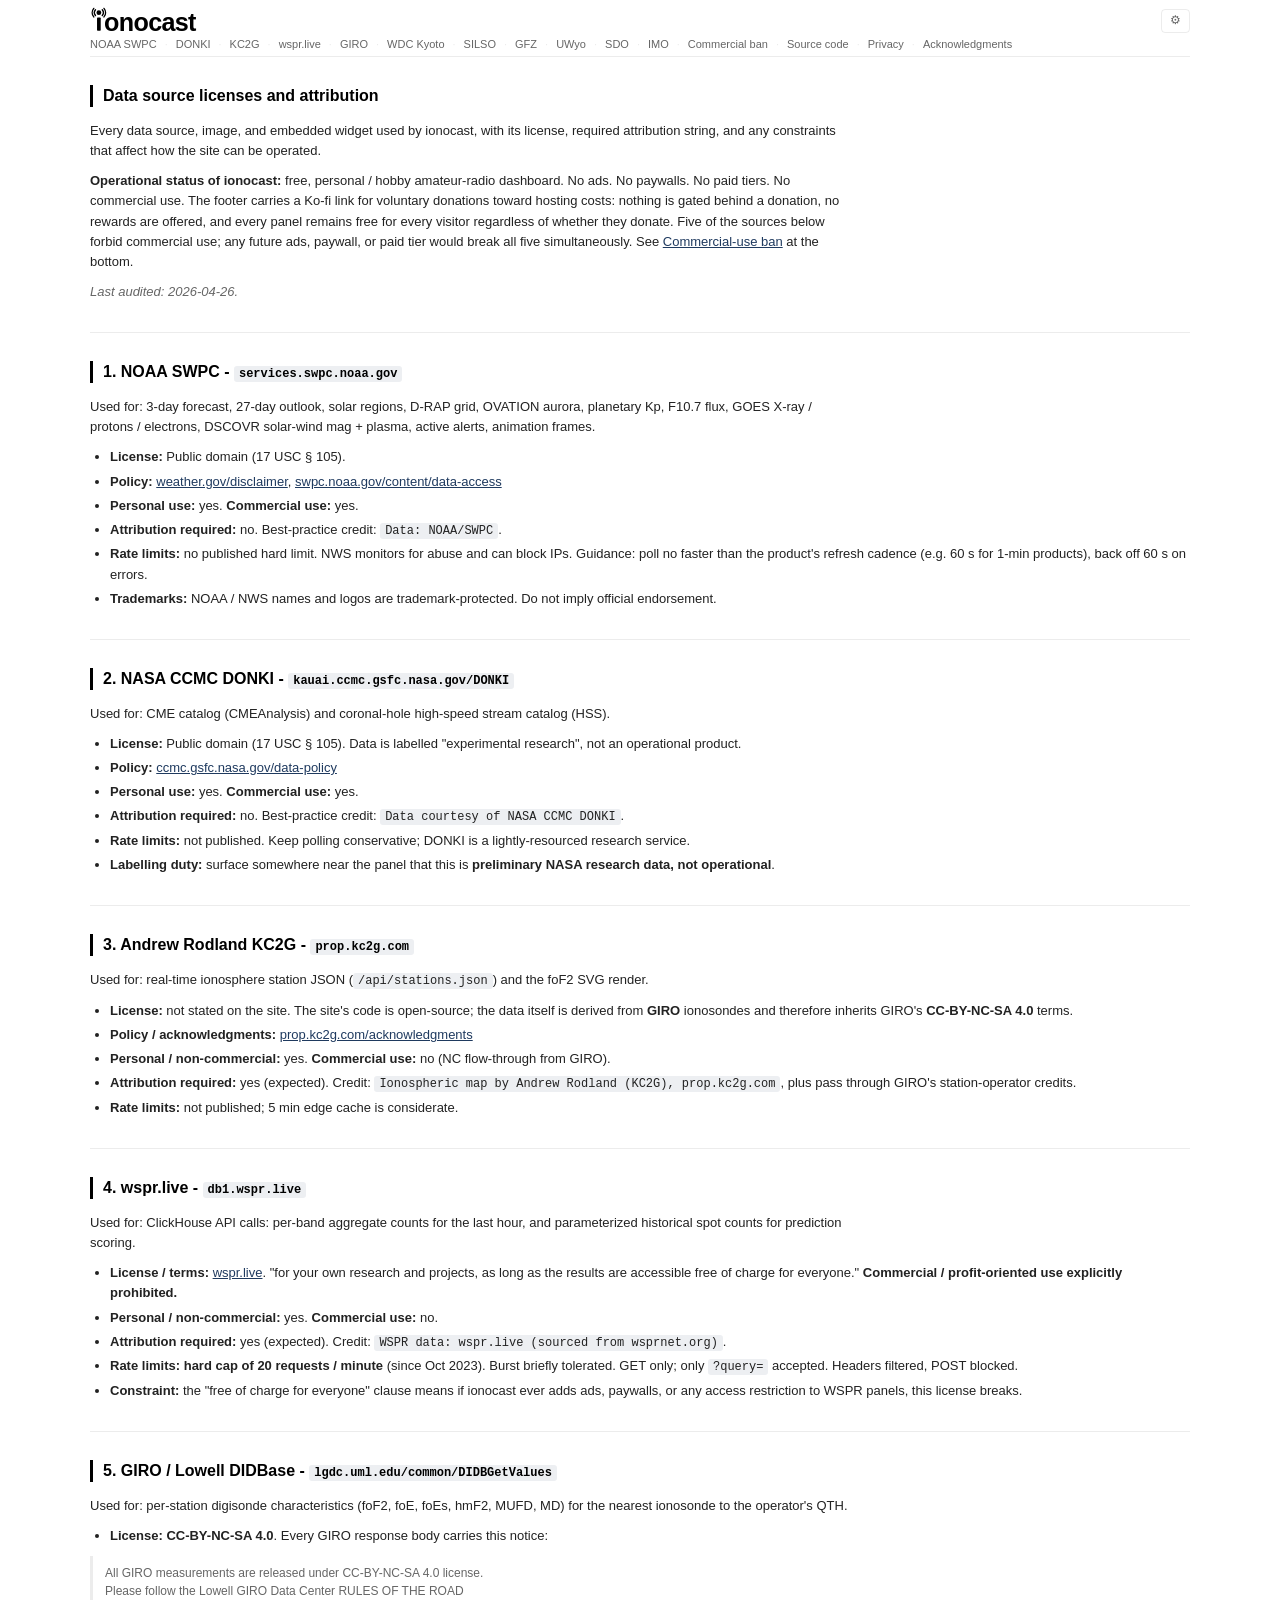
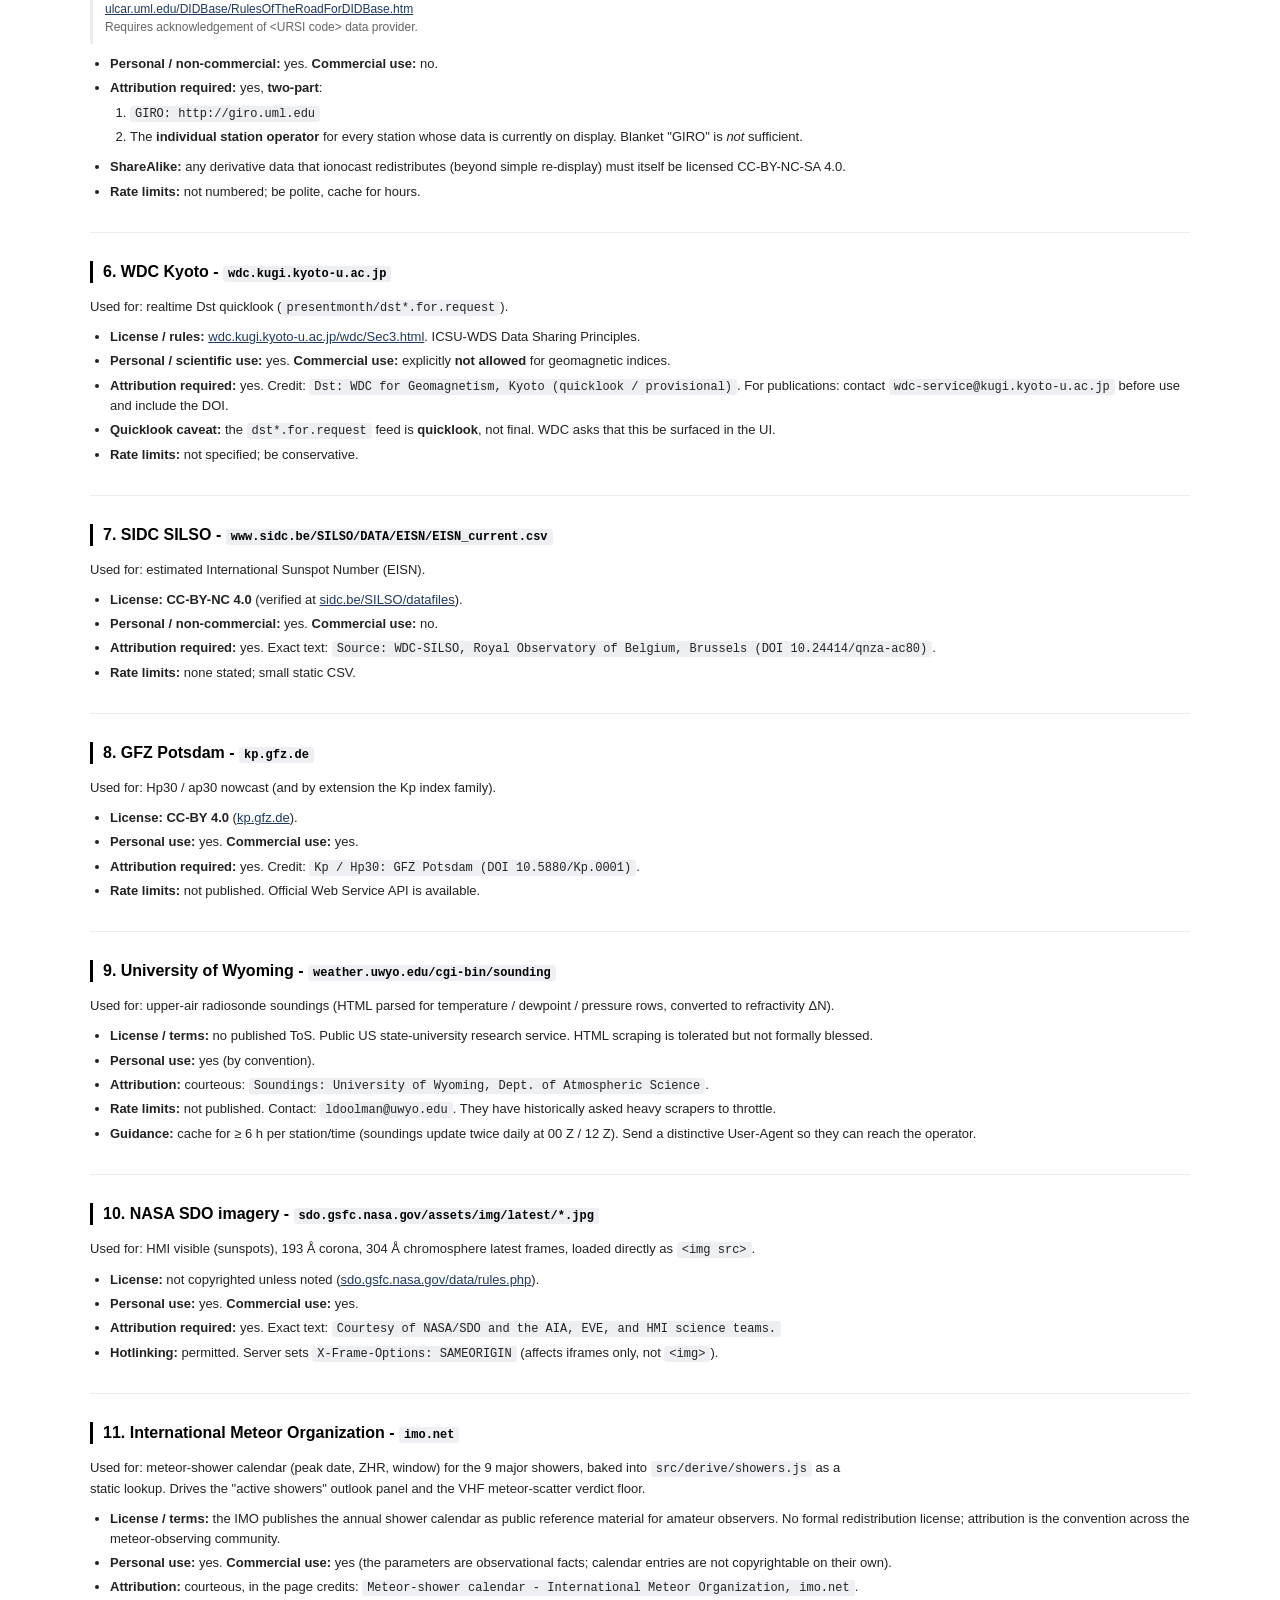
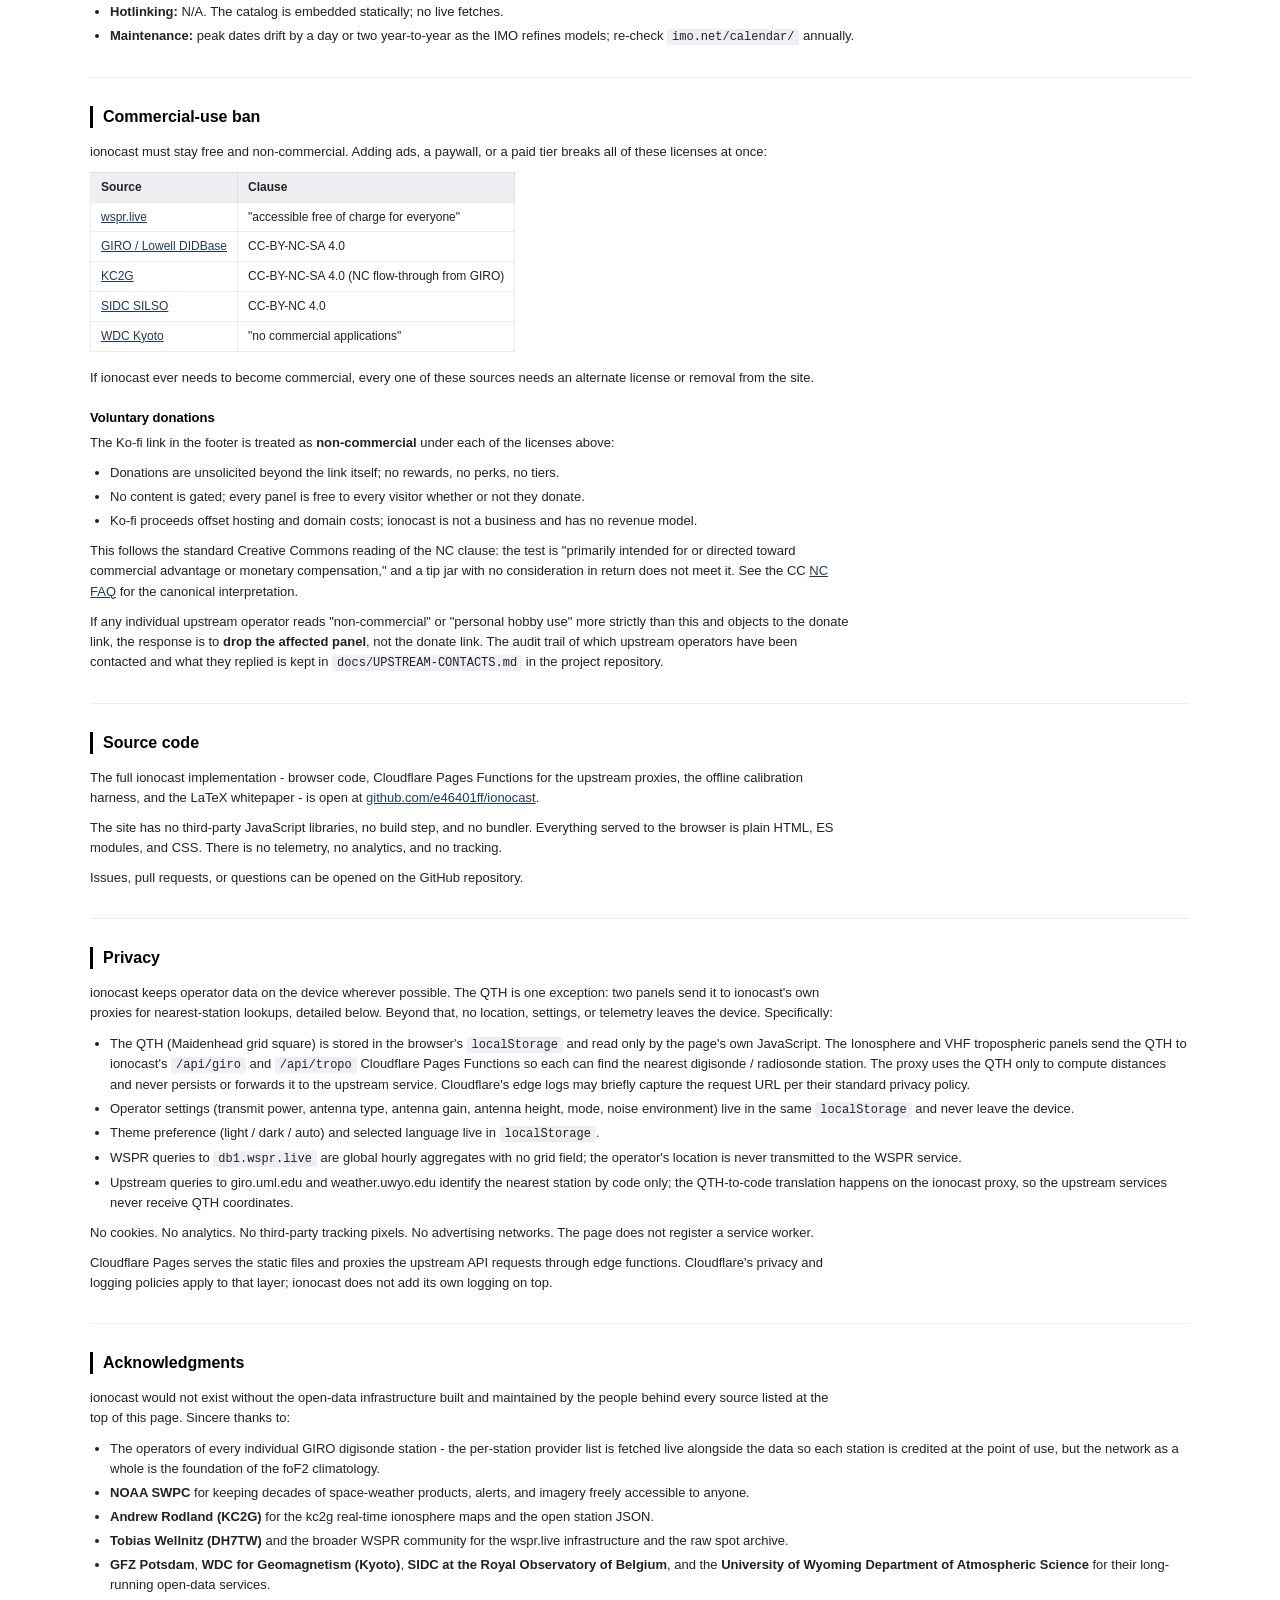
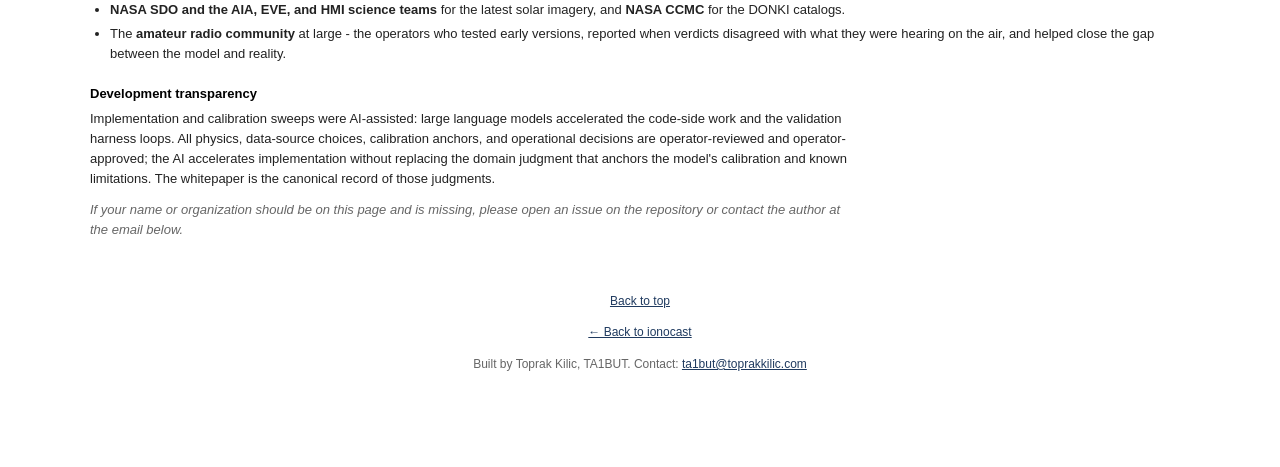
==== licenses.html @ e5b463f3 "v1.0.0 initial release" ====
<!doctype html>
<html lang="en">
<head>
<meta charset="utf-8">
<meta name="viewport" content="width=device-width, initial-scale=1">
<title>Licenses and attribution - ionocast</title>
<meta name="description" content="Open-source licenses, data-source attributions, and operator credits for ionocast: SWPC, GIRO, kc2g, WSPRnet, SIDC, Bureau of Meteorology, and others.">
<meta name="author" content="Toprak Kilic, TA1BUT">
<meta name="robots" content="index,follow">
<link rel="canonical" href="https://ionocast.org/licenses.html">
<meta name="theme-color" content="#ffffff" media="(prefers-color-scheme: light)">
<meta name="theme-color" content="#0e1116" media="(prefers-color-scheme: dark)">

<meta property="og:type" content="website">
<meta property="og:title" content="Licenses and attribution - ionocast">
<meta property="og:description" content="Open-source licenses, data-source attributions, and operator credits for ionocast.">
<meta property="og:url" content="https://ionocast.org/licenses.html">
<meta property="og:image" content="https://ionocast.org/assets/og-image.png">
<meta property="og:site_name" content="ionocast">

<link rel="icon" type="image/svg+xml" href="favicon.svg">
<link rel="icon" type="image/png" sizes="192x192" href="assets/icon-192.png">
<link rel="apple-touch-icon" sizes="180x180" href="assets/apple-touch-icon.png">
<link rel="stylesheet" href="style.css">
<link rel="stylesheet" href="licenses.css">
</head>
<body class="licenses-page">

<div id="top"></div>
<header>
  <div class="header-row">
    <h1><a href="/"><img src="assets/logo.svg" alt="ionocast" class="logo"></a></h1>
    <div class="controls">
      <button id="settings-toggle" type="button" aria-label="Settings" aria-expanded="false" title="Language">&#9881;</button>
    </div>
  </div>
  <div class="sub" data-i18n="Licenses and attribution">Licenses and attribution</div>
  <div id="utc-clock" class="utc-clock"></div>
  <nav id="toc" class="toc" aria-label="Page sections">
    <a href="#noaa-swpc">NOAA SWPC</a>
    <a href="#donki">DONKI</a>
    <a href="#kc2g">KC2G</a>
    <a href="#wspr-live">wspr.live</a>
    <a href="#giro">GIRO</a>
    <a href="#wdc-kyoto">WDC Kyoto</a>
    <a href="#silso">SILSO</a>
    <a href="#gfz">GFZ</a>
    <a href="#uwyo">UWyo</a>
    <a href="#sdo">SDO</a>
    <a href="#imo">IMO</a>
    <a href="#commercial-ban" data-i18n="Commercial ban">Commercial ban</a>
    <a href="#source-code" data-i18n="Source code">Source code</a>
    <a href="#privacy" data-i18n="Privacy">Privacy</a>
    <a href="#acknowledgments" data-i18n="Acknowledgments">Acknowledgments</a>
  </nav>
</header>

<main>

<section>
  <h2 data-i18n="Data source licenses and attribution">Data source licenses and attribution</h2>
  <p data-i18n="Every data source, image, and embedded widget used by ionocast, with its license, required attribution string, and any constraints that affect how the site can be operated.">Every data source, image, and embedded widget used by ionocast, with its license, required attribution string, and any constraints that affect how the site can be operated.</p>
  <p data-i18n-html="&lt;strong&gt;Operational status of ionocast:&lt;/strong&gt; free, personal / hobby amateur-radio dashboard. No ads. No paywalls. No paid tiers. No commercial use. The footer carries a Ko-fi link for voluntary donations toward hosting costs: nothing is gated behind a donation, no rewards are offered, and every panel remains free for every visitor regardless of whether they donate. Five of the sources below forbid commercial use; any future ads, paywall, or paid tier would break all five simultaneously. See &lt;a href=&quot;#commercial-ban&quot;&gt;Commercial-use ban&lt;/a&gt; at the bottom."><strong>Operational status of ionocast:</strong> free, personal / hobby amateur-radio dashboard. No ads. No paywalls. No paid tiers. No commercial use. The footer carries a Ko-fi link for voluntary donations toward hosting costs: nothing is gated behind a donation, no rewards are offered, and every panel remains free for every visitor regardless of whether they donate. Five of the sources below forbid commercial use; any future ads, paywall, or paid tier would break all five simultaneously. See <a href="#commercial-ban">Commercial-use ban</a> at the bottom.</p>
  <p class="licenses-meta" data-i18n="Last audited: 2026-04-26.">Last audited: 2026-04-26.</p>
</section>


<section id="noaa-swpc">
  <h2 data-i18n-html="1. NOAA SWPC - &lt;code&gt;services.swpc.noaa.gov&lt;/code&gt;">1. NOAA SWPC - <code>services.swpc.noaa.gov</code></h2>
  <p data-i18n="Used for: 3-day forecast, 27-day outlook, solar regions, D-RAP grid, OVATION aurora, planetary Kp, F10.7 flux, GOES X-ray / protons / electrons, DSCOVR solar-wind mag + plasma, active alerts, animation frames.">Used for: 3-day forecast, 27-day outlook, solar regions, D-RAP grid, OVATION aurora, planetary Kp, F10.7 flux, GOES X-ray / protons / electrons, DSCOVR solar-wind mag + plasma, active alerts, animation frames.</p>
  <ul>
    <li data-i18n-html="&lt;strong&gt;License:&lt;/strong&gt; Public domain (17 USC &amp;sect; 105)."><strong>License:</strong> Public domain (17 USC &sect; 105).</li>
    <li data-i18n-html="&lt;strong&gt;Policy:&lt;/strong&gt; &lt;a href=&quot;https://www.weather.gov/disclaimer&quot; target=&quot;_blank&quot; rel=&quot;noopener&quot;&gt;weather.gov/disclaimer&lt;/a&gt;, &lt;a href=&quot;https://www.swpc.noaa.gov/content/data-access&quot; target=&quot;_blank&quot; rel=&quot;noopener&quot;&gt;swpc.noaa.gov/content/data-access&lt;/a&gt;"><strong>Policy:</strong> <a href="https://www.weather.gov/disclaimer" target="_blank" rel="noopener">weather.gov/disclaimer</a>, <a href="https://www.swpc.noaa.gov/content/data-access" target="_blank" rel="noopener">swpc.noaa.gov/content/data-access</a></li>
    <li data-i18n-html="&lt;strong&gt;Personal use:&lt;/strong&gt; yes. &lt;strong&gt;Commercial use:&lt;/strong&gt; yes."><strong>Personal use:</strong> yes. <strong>Commercial use:</strong> yes.</li>
    <li data-i18n-html="&lt;strong&gt;Attribution required:&lt;/strong&gt; no. Best-practice credit: &lt;code&gt;Data: NOAA/SWPC&lt;/code&gt;."><strong>Attribution required:</strong> no. Best-practice credit: <code>Data: NOAA/SWPC</code>.</li>
    <li data-i18n-html="&lt;strong&gt;Rate limits:&lt;/strong&gt; no published hard limit. NWS monitors for abuse and can block IPs. Guidance: poll no faster than the product's refresh cadence (e.g. 60 s for 1-min products), back off 60 s on errors."><strong>Rate limits:</strong> no published hard limit. NWS monitors for abuse and can block IPs. Guidance: poll no faster than the product's refresh cadence (e.g. 60 s for 1-min products), back off 60 s on errors.</li>
    <li data-i18n-html="&lt;strong&gt;Trademarks:&lt;/strong&gt; NOAA / NWS names and logos are trademark-protected. Do not imply official endorsement."><strong>Trademarks:</strong> NOAA / NWS names and logos are trademark-protected. Do not imply official endorsement.</li>
  </ul>
</section>

<section id="donki">
  <h2>2. NASA CCMC DONKI - <code>kauai.ccmc.gsfc.nasa.gov/DONKI</code></h2>
  <p data-i18n="Used for: CME catalog (CMEAnalysis) and coronal-hole high-speed stream catalog (HSS).">Used for: CME catalog (CMEAnalysis) and coronal-hole high-speed stream catalog (HSS).</p>
  <ul>
    <li data-i18n-html='<strong>License:</strong> Public domain (17 USC § 105). Data is labelled "experimental research", not an operational product.'><strong>License:</strong> Public domain (17 USC &sect; 105). Data is labelled "experimental research", not an operational product.</li>
    <li data-i18n-html='<strong>Policy:</strong> <a href="https://ccmc.gsfc.nasa.gov/data-policy/" target="_blank" rel="noopener">ccmc.gsfc.nasa.gov/data-policy</a>'><strong>Policy:</strong> <a href="https://ccmc.gsfc.nasa.gov/data-policy/" target="_blank" rel="noopener">ccmc.gsfc.nasa.gov/data-policy</a></li>
    <li data-i18n-html="<strong>Personal use:</strong> yes. <strong>Commercial use:</strong> yes."><strong>Personal use:</strong> yes. <strong>Commercial use:</strong> yes.</li>
    <li data-i18n-html='<strong>Attribution required:</strong> no. Best-practice credit: <code>Data courtesy of NASA CCMC DONKI</code>.'><strong>Attribution required:</strong> no. Best-practice credit: <code>Data courtesy of NASA CCMC DONKI</code>.</li>
    <li data-i18n-html="<strong>Rate limits:</strong> not published. Keep polling conservative; DONKI is a lightly-resourced research service."><strong>Rate limits:</strong> not published. Keep polling conservative; DONKI is a lightly-resourced research service.</li>
    <li data-i18n-html="<strong>Labelling duty:</strong> surface somewhere near the panel that this is <strong>preliminary NASA research data, not operational</strong>."><strong>Labelling duty:</strong> surface somewhere near the panel that this is <strong>preliminary NASA research data, not operational</strong>.</li>
  </ul>
</section>

<section id="kc2g">
  <h2>3. Andrew Rodland KC2G - <code>prop.kc2g.com</code></h2>
  <p data-i18n-html='Used for: real-time ionosphere station JSON (<code>/api/stations.json</code>) and the foF2 SVG render.'>Used for: real-time ionosphere station JSON (<code>/api/stations.json</code>) and the foF2 SVG render.</p>
  <ul>
    <li data-i18n-html="<strong>License:</strong> not stated on the site. The site's code is open-source; the data itself is derived from <strong>GIRO</strong> ionosondes and therefore inherits GIRO's <strong>CC-BY-NC-SA 4.0</strong> terms."><strong>License:</strong> not stated on the site. The site's code is open-source; the data itself is derived from <strong>GIRO</strong> ionosondes and therefore inherits GIRO's <strong>CC-BY-NC-SA 4.0</strong> terms.</li>
    <li data-i18n-html='<strong>Policy / acknowledgments:</strong> <a href="https://prop.kc2g.com/acknowledgments/" target="_blank" rel="noopener">prop.kc2g.com/acknowledgments</a>'><strong>Policy / acknowledgments:</strong> <a href="https://prop.kc2g.com/acknowledgments/" target="_blank" rel="noopener">prop.kc2g.com/acknowledgments</a></li>
    <li data-i18n-html="<strong>Personal / non-commercial:</strong> yes. <strong>Commercial use:</strong> no (NC flow-through from GIRO)."><strong>Personal / non-commercial:</strong> yes. <strong>Commercial use:</strong> no (NC flow-through from GIRO).</li>
    <li data-i18n-html='<strong>Attribution required:</strong> yes (expected). Credit: <code>Ionospheric map by Andrew Rodland (KC2G), prop.kc2g.com</code>, plus pass through GIRO&#39;s station-operator credits.'><strong>Attribution required:</strong> yes (expected). Credit: <code>Ionospheric map by Andrew Rodland (KC2G), prop.kc2g.com</code>, plus pass through GIRO's station-operator credits.</li>
    <li data-i18n-html="<strong>Rate limits:</strong> not published; 5 min edge cache is considerate."><strong>Rate limits:</strong> not published; 5 min edge cache is considerate.</li>
  </ul>
</section>

<section id="wspr-live">
  <h2>4. wspr.live - <code>db1.wspr.live</code></h2>
  <p data-i18n="Used for: ClickHouse API calls: per-band aggregate counts for the last hour, and parameterized historical spot counts for prediction scoring.">Used for: ClickHouse API calls: per-band aggregate counts for the last hour, and parameterized historical spot counts for prediction scoring.</p>
  <ul>
    <li data-i18n-html='<strong>License / terms:</strong> <a href="https://wspr.live/" target="_blank" rel="noopener">wspr.live</a>. "for your own research and projects, as long as the results are accessible free of charge for everyone." <strong>Commercial / profit-oriented use explicitly prohibited.</strong>'><strong>License / terms:</strong> <a href="https://wspr.live/" target="_blank" rel="noopener">wspr.live</a>. "for your own research and projects, as long as the results are accessible free of charge for everyone." <strong>Commercial / profit-oriented use explicitly prohibited.</strong></li>
    <li data-i18n-html="<strong>Personal / non-commercial:</strong> yes. <strong>Commercial use:</strong> no."><strong>Personal / non-commercial:</strong> yes. <strong>Commercial use:</strong> no.</li>
    <li data-i18n-html='<strong>Attribution required:</strong> yes (expected). Credit: <code>WSPR data: wspr.live (sourced from wsprnet.org)</code>.'><strong>Attribution required:</strong> yes (expected). Credit: <code>WSPR data: wspr.live (sourced from wsprnet.org)</code>.</li>
    <li data-i18n-html='<strong>Rate limits:</strong> <strong>hard cap of 20 requests / minute</strong> (since Oct 2023). Burst briefly tolerated. GET only; only <code>?query=</code> accepted. Headers filtered, POST blocked.'><strong>Rate limits:</strong> <strong>hard cap of 20 requests / minute</strong> (since Oct 2023). Burst briefly tolerated. GET only; only <code>?query=</code> accepted. Headers filtered, POST blocked.</li>
    <li data-i18n-html='<strong>Constraint:</strong> the "free of charge for everyone" clause means if ionocast ever adds ads, paywalls, or any access restriction to WSPR panels, this license breaks.'><strong>Constraint:</strong> the "free of charge for everyone" clause means if ionocast ever adds ads, paywalls, or any access restriction to WSPR panels, this license breaks.</li>
  </ul>
</section>

<section id="giro">
  <h2>5. GIRO / Lowell DIDBase - <code>lgdc.uml.edu/common/DIDBGetValues</code></h2>
  <p data-i18n="Used for: per-station digisonde characteristics (foF2, foE, foEs, hmF2, MUFD, MD) for the nearest ionosonde to the operator's QTH.">Used for: per-station digisonde characteristics (foF2, foE, foEs, hmF2, MUFD, MD) for the nearest ionosonde to the operator's QTH.</p>
  <ul>
    <li data-i18n-html="<strong>License:</strong> <strong>CC-BY-NC-SA 4.0</strong>. Every GIRO response body carries this notice:"><strong>License:</strong> <strong>CC-BY-NC-SA 4.0</strong>. Every GIRO response body carries this notice:</li>
  </ul>
  <blockquote>
    All GIRO measurements are released under CC-BY-NC-SA 4.0 license.<br>
    Please follow the Lowell GIRO Data Center RULES OF THE ROAD<br>
    <a href="https://ulcar.uml.edu/DIDBase/RulesOfTheRoadForDIDBase.htm" target="_blank" rel="noopener">ulcar.uml.edu/DIDBase/RulesOfTheRoadForDIDBase.htm</a><br>
    Requires acknowledgement of &lt;URSI code&gt; data provider.
  </blockquote>
  <ul>
    <li data-i18n-html="<strong>Personal / non-commercial:</strong> yes. <strong>Commercial use:</strong> no."><strong>Personal / non-commercial:</strong> yes. <strong>Commercial use:</strong> no.</li>
    <li data-i18n-html='<strong>Attribution required:</strong> yes, <strong>two-part</strong>:
      <ol>
        <li><code>GIRO: http://giro.uml.edu</code></li>
        <li>The <strong>individual station operator</strong> for every station whose data is currently on display. Blanket "GIRO" is <em>not</em> sufficient.</li>
      </ol>'><strong>Attribution required:</strong> yes, <strong>two-part</strong>:
      <ol>
        <li><code>GIRO: http://giro.uml.edu</code></li>
        <li>The <strong>individual station operator</strong> for every station whose data is currently on display. Blanket "GIRO" is <em>not</em> sufficient.</li>
      </ol>
    </li>
    <li data-i18n-html="<strong>ShareAlike:</strong> any derivative data that ionocast redistributes (beyond simple re-display) must itself be licensed CC-BY-NC-SA 4.0."><strong>ShareAlike:</strong> any derivative data that ionocast redistributes (beyond simple re-display) must itself be licensed CC-BY-NC-SA 4.0.</li>
    <li data-i18n-html="<strong>Rate limits:</strong> not numbered; be polite, cache for hours."><strong>Rate limits:</strong> not numbered; be polite, cache for hours.</li>
  </ul>
</section>

<section id="wdc-kyoto">
  <h2>6. WDC Kyoto - <code>wdc.kugi.kyoto-u.ac.jp</code></h2>
  <p data-i18n-html='Used for: realtime Dst quicklook (<code>presentmonth/dst*.for.request</code>).'>Used for: realtime Dst quicklook (<code>presentmonth/dst*.for.request</code>).</p>
  <ul>
    <li data-i18n-html='<strong>License / rules:</strong> <a href="https://wdc.kugi.kyoto-u.ac.jp/wdc/Sec3.html" target="_blank" rel="noopener">wdc.kugi.kyoto-u.ac.jp/wdc/Sec3.html</a>. ICSU-WDS Data Sharing Principles.'><strong>License / rules:</strong> <a href="https://wdc.kugi.kyoto-u.ac.jp/wdc/Sec3.html" target="_blank" rel="noopener">wdc.kugi.kyoto-u.ac.jp/wdc/Sec3.html</a>. ICSU-WDS Data Sharing Principles.</li>
    <li data-i18n-html="<strong>Personal / scientific use:</strong> yes. <strong>Commercial use:</strong> explicitly <strong>not allowed</strong> for geomagnetic indices."><strong>Personal / scientific use:</strong> yes. <strong>Commercial use:</strong> explicitly <strong>not allowed</strong> for geomagnetic indices.</li>
    <li data-i18n-html='<strong>Attribution required:</strong> yes. Credit: <code>Dst: WDC for Geomagnetism, Kyoto (quicklook / provisional)</code>. For publications: contact <code>wdc-service@kugi.kyoto-u.ac.jp</code> before use and include the DOI.'><strong>Attribution required:</strong> yes. Credit: <code>Dst: WDC for Geomagnetism, Kyoto (quicklook / provisional)</code>. For publications: contact <code>wdc-service@kugi.kyoto-u.ac.jp</code> before use and include the DOI.</li>
    <li data-i18n-html='<strong>Quicklook caveat:</strong> the <code>dst*.for.request</code> feed is <strong>quicklook</strong>, not final. WDC asks that this be surfaced in the UI.'><strong>Quicklook caveat:</strong> the <code>dst*.for.request</code> feed is <strong>quicklook</strong>, not final. WDC asks that this be surfaced in the UI.</li>
    <li data-i18n-html="<strong>Rate limits:</strong> not specified; be conservative."><strong>Rate limits:</strong> not specified; be conservative.</li>
  </ul>
</section>

<section id="silso">
  <h2>7. SIDC SILSO - <code>www.sidc.be/SILSO/DATA/EISN/EISN_current.csv</code></h2>
  <p data-i18n="Used for: estimated International Sunspot Number (EISN).">Used for: estimated International Sunspot Number (EISN).</p>
  <ul>
    <li data-i18n-html='<strong>License:</strong> <strong>CC-BY-NC 4.0</strong> (verified at <a href="https://www.sidc.be/SILSO/datafiles" target="_blank" rel="noopener">sidc.be/SILSO/datafiles</a>).'><strong>License:</strong> <strong>CC-BY-NC 4.0</strong> (verified at <a href="https://www.sidc.be/SILSO/datafiles" target="_blank" rel="noopener">sidc.be/SILSO/datafiles</a>).</li>
    <li data-i18n-html="<strong>Personal / non-commercial:</strong> yes. <strong>Commercial use:</strong> no."><strong>Personal / non-commercial:</strong> yes. <strong>Commercial use:</strong> no.</li>
    <li data-i18n-html='<strong>Attribution required:</strong> yes. Exact text: <code>Source: WDC-SILSO, Royal Observatory of Belgium, Brussels (DOI 10.24414/qnza-ac80)</code>.'><strong>Attribution required:</strong> yes. Exact text: <code>Source: WDC-SILSO, Royal Observatory of Belgium, Brussels (DOI 10.24414/qnza-ac80)</code>.</li>
    <li data-i18n-html="<strong>Rate limits:</strong> none stated; small static CSV."><strong>Rate limits:</strong> none stated; small static CSV.</li>
  </ul>
</section>

<section id="gfz">
  <h2>8. GFZ Potsdam - <code>kp.gfz.de</code></h2>
  <p data-i18n="Used for: Hp30 / ap30 nowcast (and by extension the Kp index family).">Used for: Hp30 / ap30 nowcast (and by extension the Kp index family).</p>
  <ul>
    <li data-i18n-html='<strong>License:</strong> <strong>CC-BY 4.0</strong> (<a href="https://kp.gfz.de/" target="_blank" rel="noopener">kp.gfz.de</a>).'><strong>License:</strong> <strong>CC-BY 4.0</strong> (<a href="https://kp.gfz.de/" target="_blank" rel="noopener">kp.gfz.de</a>).</li>
    <li data-i18n-html="<strong>Personal use:</strong> yes. <strong>Commercial use:</strong> yes."><strong>Personal use:</strong> yes. <strong>Commercial use:</strong> yes.</li>
    <li data-i18n-html='<strong>Attribution required:</strong> yes. Credit: <code>Kp / Hp30: GFZ Potsdam (DOI 10.5880/Kp.0001)</code>.'><strong>Attribution required:</strong> yes. Credit: <code>Kp / Hp30: GFZ Potsdam (DOI 10.5880/Kp.0001)</code>.</li>
    <li data-i18n-html="<strong>Rate limits:</strong> not published. Official Web Service API is available."><strong>Rate limits:</strong> not published. Official Web Service API is available.</li>
  </ul>
</section>

<section id="uwyo">
  <h2>9. University of Wyoming - <code>weather.uwyo.edu/cgi-bin/sounding</code></h2>
  <p data-i18n="Used for: upper-air radiosonde soundings (HTML parsed for temperature / dewpoint / pressure rows, converted to refractivity ΔN).">Used for: upper-air radiosonde soundings (HTML parsed for temperature / dewpoint / pressure rows, converted to refractivity &Delta;N).</p>
  <ul>
    <li data-i18n-html="<strong>License / terms:</strong> no published ToS. Public US state-university research service. HTML scraping is tolerated but not formally blessed."><strong>License / terms:</strong> no published ToS. Public US state-university research service. HTML scraping is tolerated but not formally blessed.</li>
    <li data-i18n-html="<strong>Personal use:</strong> yes (by convention)."><strong>Personal use:</strong> yes (by convention).</li>
    <li data-i18n-html='<strong>Attribution:</strong> courteous: <code>Soundings: University of Wyoming, Dept. of Atmospheric Science</code>.'><strong>Attribution:</strong> courteous: <code>Soundings: University of Wyoming, Dept. of Atmospheric Science</code>.</li>
    <li data-i18n-html='<strong>Rate limits:</strong> not published. Contact: <code>ldoolman@uwyo.edu</code>. They have historically asked heavy scrapers to throttle.'><strong>Rate limits:</strong> not published. Contact: <code>ldoolman@uwyo.edu</code>. They have historically asked heavy scrapers to throttle.</li>
    <li data-i18n-html='<strong>Guidance:</strong> cache for ≥ 6 h per station/time (soundings update twice daily at 00 Z / 12 Z). Send a distinctive User-Agent so they can reach the operator.'><strong>Guidance:</strong> cache for &ge; 6 h per station/time (soundings update twice daily at 00 Z / 12 Z). Send a distinctive User-Agent so they can reach the operator.</li>
  </ul>
</section>

<section id="sdo">
  <h2>10. NASA SDO imagery - <code>sdo.gsfc.nasa.gov/assets/img/latest/*.jpg</code></h2>
  <p data-i18n-html='Used for: HMI visible (sunspots), 193 Å corona, 304 Å chromosphere latest frames, loaded directly as <code>&lt;img src&gt;</code>.'>Used for: HMI visible (sunspots), 193 &Aring; corona, 304 &Aring; chromosphere latest frames, loaded directly as <code>&lt;img src&gt;</code>.</p>
  <ul>
    <li data-i18n-html='<strong>License:</strong> not copyrighted unless noted (<a href="https://sdo.gsfc.nasa.gov/data/rules.php" target="_blank" rel="noopener">sdo.gsfc.nasa.gov/data/rules.php</a>).'><strong>License:</strong> not copyrighted unless noted (<a href="https://sdo.gsfc.nasa.gov/data/rules.php" target="_blank" rel="noopener">sdo.gsfc.nasa.gov/data/rules.php</a>).</li>
    <li data-i18n-html="<strong>Personal use:</strong> yes. <strong>Commercial use:</strong> yes."><strong>Personal use:</strong> yes. <strong>Commercial use:</strong> yes.</li>
    <li data-i18n-html='<strong>Attribution required:</strong> yes. Exact text: <code>Courtesy of NASA/SDO and the AIA, EVE, and HMI science teams.</code>'><strong>Attribution required:</strong> yes. Exact text: <code>Courtesy of NASA/SDO and the AIA, EVE, and HMI science teams.</code></li>
    <li data-i18n-html='<strong>Hotlinking:</strong> permitted. Server sets <code>X-Frame-Options: SAMEORIGIN</code> (affects iframes only, not <code>&lt;img&gt;</code>).'><strong>Hotlinking:</strong> permitted. Server sets <code>X-Frame-Options: SAMEORIGIN</code> (affects iframes only, not <code>&lt;img&gt;</code>).</li>
  </ul>
</section>

<section id="imo">
  <h2>11. International Meteor Organization - <code>imo.net</code></h2>
  <p data-i18n-html='Used for: meteor-shower calendar (peak date, ZHR, window) for the 9 major showers, baked into <code>src/derive/showers.js</code> as a static lookup. Drives the "active showers" outlook panel and the VHF meteor-scatter verdict floor.'>Used for: meteor-shower calendar (peak date, ZHR, window) for the 9 major showers, baked into <code>src/derive/showers.js</code> as a static lookup. Drives the "active showers" outlook panel and the VHF meteor-scatter verdict floor.</p>
  <ul>
    <li data-i18n-html="<strong>License / terms:</strong> the IMO publishes the annual shower calendar as public reference material for amateur observers. No formal redistribution license; attribution is the convention across the meteor-observing community."><strong>License / terms:</strong> the IMO publishes the annual shower calendar as public reference material for amateur observers. No formal redistribution license; attribution is the convention across the meteor-observing community.</li>
    <li data-i18n-html="<strong>Personal use:</strong> yes. <strong>Commercial use:</strong> yes (the parameters are observational facts; calendar entries are not copyrightable on their own)."><strong>Personal use:</strong> yes. <strong>Commercial use:</strong> yes (the parameters are observational facts; calendar entries are not copyrightable on their own).</li>
    <li data-i18n-html='<strong>Attribution:</strong> courteous, in the page credits: <code>Meteor-shower calendar - International Meteor Organization, imo.net</code>.'><strong>Attribution:</strong> courteous, in the page credits: <code>Meteor-shower calendar - International Meteor Organization, imo.net</code>.</li>
    <li data-i18n-html="<strong>Hotlinking:</strong> N/A. The catalog is embedded statically; no live fetches."><strong>Hotlinking:</strong> N/A. The catalog is embedded statically; no live fetches.</li>
    <li data-i18n-html='<strong>Maintenance:</strong> peak dates drift by a day or two year-to-year as the IMO refines models; re-check <code>imo.net/calendar/</code> annually.'><strong>Maintenance:</strong> peak dates drift by a day or two year-to-year as the IMO refines models; re-check <code>imo.net/calendar/</code> annually.</li>
  </ul>
</section>

<section id="commercial-ban">
  <h2 data-i18n="Commercial-use ban">Commercial-use ban</h2>
  <p data-i18n="ionocast must stay free and non-commercial. Adding ads, a paywall, or a paid tier breaks all of these licenses at once:">ionocast must stay free and non-commercial. Adding ads, a paywall, or a paid tier breaks all of these licenses at once:</p>
  <table>
    <thead><tr><th data-i18n="Source">Source</th><th data-i18n="Clause">Clause</th></tr></thead>
    <tbody>
      <tr><td><a href="#wspr-live">wspr.live</a></td><td data-i18n='"accessible free of charge for everyone"'>"accessible free of charge for everyone"</td></tr>
      <tr><td><a href="#giro">GIRO / Lowell DIDBase</a></td><td>CC-BY-NC-SA 4.0</td></tr>
      <tr><td><a href="#kc2g">KC2G</a></td><td data-i18n="CC-BY-NC-SA 4.0 (NC flow-through from GIRO)">CC-BY-NC-SA 4.0 (NC flow-through from GIRO)</td></tr>
      <tr><td><a href="#silso">SIDC SILSO</a></td><td>CC-BY-NC 4.0</td></tr>
      <tr><td><a href="#wdc-kyoto">WDC Kyoto</a></td><td data-i18n='"no commercial applications"'>"no commercial applications"</td></tr>
    </tbody>
  </table>
  <p data-i18n="If ionocast ever needs to become commercial, every one of these sources needs an alternate license or removal from the site.">If ionocast ever needs to become commercial, every one of these sources needs an alternate license or removal from the site.</p>

  <h3 data-i18n="Voluntary donations">Voluntary donations</h3>
  <p data-i18n-html="The Ko-fi link in the footer is treated as <strong>non-commercial</strong> under each of the licenses above:">The Ko-fi link in the footer is treated as <strong>non-commercial</strong> under each of the licenses above:</p>
  <ul>
    <li data-i18n="Donations are unsolicited beyond the link itself; no rewards, no perks, no tiers.">Donations are unsolicited beyond the link itself; no rewards, no perks, no tiers.</li>
    <li data-i18n="No content is gated; every panel is free to every visitor whether or not they donate.">No content is gated; every panel is free to every visitor whether or not they donate.</li>
    <li data-i18n="Ko-fi proceeds offset hosting and domain costs; ionocast is not a business and has no revenue model.">Ko-fi proceeds offset hosting and domain costs; ionocast is not a business and has no revenue model.</li>
  </ul>
  <p data-i18n-html='This follows the standard Creative Commons reading of the NC clause: the test is "primarily intended for or directed toward commercial advantage or monetary compensation," and a tip jar with no consideration in return does not meet it. See the CC <a href="https://creativecommons.org/faq/#does-noncommercial-mean-non-profit" target="_blank" rel="noopener">NC FAQ</a> for the canonical interpretation.'>This follows the standard Creative Commons reading of the NC clause: the test is "primarily intended for or directed toward commercial advantage or monetary compensation," and a tip jar with no consideration in return does not meet it. See the CC <a href="https://creativecommons.org/faq/#does-noncommercial-mean-non-profit" target="_blank" rel="noopener">NC FAQ</a> for the canonical interpretation.</p>
  <p data-i18n-html='If any individual upstream operator reads "non-commercial" or "personal hobby use" more strictly than this and objects to the donate link, the response is to <strong>drop the affected panel</strong>, not the donate link. The audit trail of which upstream operators have been contacted and what they replied is kept in <code>docs/UPSTREAM-CONTACTS.md</code> in the project repository.'>If any individual upstream operator reads "non-commercial" or "personal hobby use" more strictly than this and objects to the donate link, the response is to <strong>drop the affected panel</strong>, not the donate link. The audit trail of which upstream operators have been contacted and what they replied is kept in <code>docs/UPSTREAM-CONTACTS.md</code> in the project repository.</p>
</section>

<section id="source-code">
  <h2 data-i18n="Source code">Source code</h2>
  <p data-i18n-html='The full ionocast implementation - browser code, Cloudflare Pages Functions for the upstream proxies, the offline calibration harness, and the LaTeX whitepaper - is open at <a href="https://github.com/e46401ff/ionocast" target="_blank" rel="noopener">github.com/e46401ff/ionocast</a>.'>The full ionocast implementation - browser code, Cloudflare Pages Functions for the upstream proxies, the offline calibration harness, and the LaTeX whitepaper - is open at <a href="https://github.com/e46401ff/ionocast" target="_blank" rel="noopener">github.com/e46401ff/ionocast</a>.</p>
  <p data-i18n="The site has no third-party JavaScript libraries, no build step, and no bundler. Everything served to the browser is plain HTML, ES modules, and CSS. There is no telemetry, no analytics, and no tracking.">The site has no third-party JavaScript libraries, no build step, and no bundler. Everything served to the browser is plain HTML, ES modules, and CSS. There is no telemetry, no analytics, and no tracking.</p>
  <p data-i18n="Issues, pull requests, or questions can be opened on the GitHub repository.">Issues, pull requests, or questions can be opened on the GitHub repository.</p>
</section>

<section id="privacy">
  <h2 data-i18n="Privacy">Privacy</h2>
  <p data-i18n="ionocast keeps operator data on the device wherever possible. The QTH is one exception: two panels send it to ionocast's own proxies for nearest-station lookups, detailed below. Beyond that, no location, settings, or telemetry leaves the device. Specifically:">ionocast keeps operator data on the device wherever possible. The QTH is one exception: two panels send it to ionocast's own proxies for nearest-station lookups, detailed below. Beyond that, no location, settings, or telemetry leaves the device. Specifically:</p>
  <ul>
    <li data-i18n-html="The QTH (Maidenhead grid square) is stored in the browser's <code>localStorage</code> and read only by the page's own JavaScript. The Ionosphere and VHF tropospheric panels send the QTH to ionocast's <code>/api/giro</code> and <code>/api/tropo</code> Cloudflare Pages Functions so each can find the nearest digisonde / radiosonde station. The proxy uses the QTH only to compute distances and never persists or forwards it to the upstream service. Cloudflare's edge logs may briefly capture the request URL per their standard privacy policy.">The QTH (Maidenhead grid square) is stored in the browser's <code>localStorage</code> and read only by the page's own JavaScript. The Ionosphere and VHF tropospheric panels send the QTH to ionocast's <code>/api/giro</code> and <code>/api/tropo</code> Cloudflare Pages Functions so each can find the nearest digisonde / radiosonde station. The proxy uses the QTH only to compute distances and never persists or forwards it to the upstream service. Cloudflare's edge logs may briefly capture the request URL per their standard privacy policy.</li>
    <li data-i18n-html="Operator settings (transmit power, antenna type, antenna gain, antenna height, mode, noise environment) live in the same <code>localStorage</code> and never leave the device.">Operator settings (transmit power, antenna type, antenna gain, antenna height, mode, noise environment) live in the same <code>localStorage</code> and never leave the device.</li>
    <li data-i18n-html="Theme preference (light / dark / auto) and selected language live in <code>localStorage</code>.">Theme preference (light / dark / auto) and selected language live in <code>localStorage</code>.</li>
    <li data-i18n-html="WSPR queries to <code>db1.wspr.live</code> are global hourly aggregates with no grid field; the operator's location is never transmitted to the WSPR service.">WSPR queries to <code>db1.wspr.live</code> are global hourly aggregates with no grid field; the operator's location is never transmitted to the WSPR service.</li>
    <li data-i18n="Upstream queries to giro.uml.edu and weather.uwyo.edu identify the nearest station by code only; the QTH-to-code translation happens on the ionocast proxy, so the upstream services never receive QTH coordinates.">Upstream queries to giro.uml.edu and weather.uwyo.edu identify the nearest station by code only; the QTH-to-code translation happens on the ionocast proxy, so the upstream services never receive QTH coordinates.</li>
  </ul>
  <p data-i18n="No cookies. No analytics. No third-party tracking pixels. No advertising networks. The page does not register a service worker.">No cookies. No analytics. No third-party tracking pixels. No advertising networks. The page does not register a service worker.</p>
  <p data-i18n="Cloudflare Pages serves the static files and proxies the upstream API requests through edge functions. Cloudflare's privacy and logging policies apply to that layer; ionocast does not add its own logging on top.">Cloudflare Pages serves the static files and proxies the upstream API requests through edge functions. Cloudflare's privacy and logging policies apply to that layer; ionocast does not add its own logging on top.</p>
</section>

<section id="acknowledgments">
  <h2 data-i18n="Acknowledgments">Acknowledgments</h2>
  <p data-i18n="ionocast would not exist without the open-data infrastructure built and maintained by the people behind every source listed at the top of this page. Sincere thanks to:">ionocast would not exist without the open-data infrastructure built and maintained by the people behind every source listed at the top of this page. Sincere thanks to:</p>
  <ul>
    <li data-i18n="The operators of every individual GIRO digisonde station - the per-station provider list is fetched live alongside the data so each station is credited at the point of use, but the network as a whole is the foundation of the foF2 climatology.">The operators of every individual GIRO digisonde station - the per-station provider list is fetched live alongside the data so each station is credited at the point of use, but the network as a whole is the foundation of the foF2 climatology.</li>
    <li data-i18n-html="<strong>NOAA SWPC</strong> for keeping decades of space-weather products, alerts, and imagery freely accessible to anyone."><strong>NOAA SWPC</strong> for keeping decades of space-weather products, alerts, and imagery freely accessible to anyone.</li>
    <li data-i18n-html="<strong>Andrew Rodland (KC2G)</strong> for the kc2g real-time ionosphere maps and the open station JSON."><strong>Andrew Rodland (KC2G)</strong> for the kc2g real-time ionosphere maps and the open station JSON.</li>
    <li data-i18n-html="<strong>Tobias Wellnitz (DH7TW)</strong> and the broader WSPR community for the wspr.live infrastructure and the raw spot archive."><strong>Tobias Wellnitz (DH7TW)</strong> and the broader WSPR community for the wspr.live infrastructure and the raw spot archive.</li>
    <li data-i18n-html="<strong>GFZ Potsdam</strong>, <strong>WDC for Geomagnetism (Kyoto)</strong>, <strong>SIDC at the Royal Observatory of Belgium</strong>, and the <strong>University of Wyoming Department of Atmospheric Science</strong> for their long-running open-data services."><strong>GFZ Potsdam</strong>, <strong>WDC for Geomagnetism (Kyoto)</strong>, <strong>SIDC at the Royal Observatory of Belgium</strong>, and the <strong>University of Wyoming Department of Atmospheric Science</strong> for their long-running open-data services.</li>
    <li data-i18n-html="<strong>NASA SDO and the AIA, EVE, and HMI science teams</strong> for the latest solar imagery, and <strong>NASA CCMC</strong> for the DONKI catalogs."><strong>NASA SDO and the AIA, EVE, and HMI science teams</strong> for the latest solar imagery, and <strong>NASA CCMC</strong> for the DONKI catalogs.</li>
    <li data-i18n-html="The <strong>amateur radio community</strong> at large - the operators who tested early versions, reported when verdicts disagreed with what they were hearing on the air, and helped close the gap between the model and reality.">The <strong>amateur radio community</strong> at large - the operators who tested early versions, reported when verdicts disagreed with what they were hearing on the air, and helped close the gap between the model and reality.</li>
  </ul>
  <h3 data-i18n="Development transparency">Development transparency</h3>
  <p data-i18n="Implementation and calibration sweeps were AI-assisted: large language models accelerated the code-side work and the validation harness loops. All physics, data-source choices, calibration anchors, and operational decisions are operator-reviewed and operator-approved; the AI accelerates implementation without replacing the domain judgment that anchors the model's calibration and known limitations. The whitepaper is the canonical record of those judgments.">Implementation and calibration sweeps were AI-assisted: large language models accelerated the code-side work and the validation harness loops. All physics, data-source choices, calibration anchors, and operational decisions are operator-reviewed and operator-approved; the AI accelerates implementation without replacing the domain judgment that anchors the model's calibration and known limitations. The whitepaper is the canonical record of those judgments.</p>
  <p class="ack-note" data-i18n="If your name or organization should be on this page and is missing, please open an issue on the repository or contact the author at the email below.">If your name or organization should be on this page and is missing, please open an issue on the repository or contact the author at the email below.</p>
</section>

</main>

<footer>
  <a href="#top" data-i18n="Back to top">Back to top</a>
  <p><small><a href="/" data-i18n="← Back to ionocast">&larr; Back to ionocast</a></small></p>
  <p><small data-i18n-html='Built by Toprak Kilic, TA1BUT. Contact: <a href="mailto:ta1but@toprakkilic.com">ta1but@toprakkilic.com</a>'>Built by Toprak Kilic, TA1BUT. Contact: <a href="mailto:ta1but@toprakkilic.com">ta1but@toprakkilic.com</a></small></p>
</footer>

<script src="licenses.js" defer></script>

</body>
</html>
---- style.css ----
html{scroll-behavior:smooth}
:root{--accent:#1f3a5f;--accent-muted:rgba(31,58,95,.08);--ink:#000;--muted:#666;--border:rgba(128,128,128,.15);--bg:#fff;--header-height:118px}
/* Severity tokens. One source of truth for the verdict / alert / driver
   color scales. Reference via var(--sev-*) from CSS rules and from JS
   helpers (kpColor, bzColor, speedColor). The four primary tiers
   (excellent / good / warn / bad) get dark-mode variants below; the
   three secondary tokens (strong, extreme, info) reuse the same hex in
   both modes pending dedicated dark tuning. */
:root{--sev-excellent:#15532b;--sev-good:#22863a;--sev-warn:#956f00;--sev-strong:#c45204;--sev-bad:#cb2431;--sev-extreme:#8b0000;--sev-info:#6e7681}
/* Type + body-text tokens. --text is the comfortable-reading body
   color (slightly less stark than --ink, used for paragraphs). The
   font tokens are referenced in body and form controls so the
   system-font / monospace pair is defined exactly once. */
:root{--font-system:-apple-system,BlinkMacSystemFont,"Segoe UI",Roboto,"Helvetica Neue",Arial,sans-serif;--font-mono:Menlo,Consolas,monospace;--text:#222}
body{font-family:var(--font-system);-webkit-font-smoothing:antialiased;-moz-osx-font-smoothing:grayscale;max-width:1100px;margin:0 auto;padding:0 20px;color:var(--text);background:var(--bg)}

/* file:// + noscript bootstrap warning */
.bootstrap-warn{max-width:60ch;margin:24px auto;padding:12px 16px;border-left:3px solid var(--sev-bad);font:14px/1.5 var(--font-system);color:var(--sev-bad)}
.bootstrap-warn code{font-family:var(--font-mono);background:rgba(203,36,49,.08);padding:1px 5px;border-radius:3px}

/* header */
header{position:sticky;top:0;background:rgba(255,255,255,.95);backdrop-filter:blur(8px);-webkit-backdrop-filter:blur(8px);z-index:10;padding:14px 0 10px;border-bottom:1px solid var(--border);transition:padding .18s ease}
.header-row{display:flex;justify-content:space-between;align-items:center}
h1{font-size:22px;margin:0 0 2px;letter-spacing:-.01em;display:flex;align-items:center;gap:8px}
h1 .logo{height:52px;width:auto;flex:none;display:block;transition:height .18s ease}
h1 a{text-decoration:none;color:inherit;display:flex;align-items:center;gap:8px}
.kofi-button{height:36px;border:0}
html.dark h1 .logo{filter:invert(1)}
@media(prefers-color-scheme:dark){html:not(.light) h1 .logo{filter:invert(1)}}
.controls{display:flex;gap:6px}
.controls button{background:none;border:1px solid var(--border);border-radius:4px;padding:3px 8px;font-size:12px;color:var(--muted);cursor:pointer;line-height:1.3}
.controls button:hover{color:var(--ink);border-color:var(--muted)}
.sub{color:var(--muted);font-size:12px;margin-bottom:4px;font-variant-numeric:tabular-nums;transition:opacity .15s ease,max-height .18s ease,margin .18s ease;overflow:hidden}
.utc-clock{font-size:18px;font-weight:600;font-variant-numeric:tabular-nums;color:var(--ink);margin-bottom:6px;letter-spacing:.5px;transition:opacity .15s ease,max-height .18s ease,margin .18s ease;overflow:hidden}
.toc{display:flex;flex-wrap:wrap;gap:2px 0;margin:0}
.toc a{font-size:11px;color:var(--muted);text-decoration:none;white-space:nowrap;padding:2px 0}
.toc a:hover{color:var(--accent);text-decoration:underline}
.toc a:not(:last-child)::after{content:"\00b7";display:inline-block;margin:0 8px;color:var(--border);text-decoration:none}

/* Compact header once the user has scrolled past the top sentinel.
   Keeps TOC + logo + gear reachable but drops the clock and sub line.
   Scoped to >600px because mobile keeps the header in-flow (see below). */
@media(min-width:601px){
  header.scrolled{--header-height:44px;padding:6px 0 4px}
  header.scrolled h1 .logo{height:28px}
  header.scrolled .sub,
  header.scrolled .utc-clock{opacity:0;max-height:0;margin:0;pointer-events:none}
}
@media(prefers-reduced-motion:reduce){
  header,header *{transition:none!important}
}

/* sections */
section{padding:28px 0 20px;border-bottom:1px solid var(--border)}
section:last-child{border-bottom:none}
h2{font-size:16px;margin:0 0 14px;border-left:3px solid var(--ink);padding:2px 0 2px 10px;color:var(--ink)}
h3{font-size:12px;margin:18px 0 6px;color:var(--muted);text-transform:uppercase;letter-spacing:.6px;font-weight:700}
/* Block rhythm inside a section. Every sibling after the first gets
   22px of breathing room so heterogeneous blocks (drivers-row,
   dscovr, kp-trend, grid, etc.) read as distinct subsections instead
   of one continuous slab. Intro-type elements (section-level .interp,
   h3 subhead, .simple-intro) break the rule: they sit tight against
   the content they introduce. */
section > * + *{margin-top:22px}
section > .interp{margin-top:22px;margin-bottom:4px}
.interp + *,h3 + *,.simple-intro + *{margin-top:6px}
/* Alerts section: the SWPC-alerts list and the soft-alerts list
   render in separate wrap divs. Without this override, the
   section > * + * rule pushes the soft-alerts wrap 22px below
   the last SWPC alert, breaking the visual rhythm of the alert
   stack. 8px matches the inter-alert gap inside each wrap.
   Selector uses aria-labelledby because the section's id is on
   the h2, not the section itself (per main.js convention). */
section[aria-labelledby="alerts"] > div + div{margin-top:8px}

/* images & figures */
img{max-width:100%;display:block;margin:0 auto}
iframe{width:100%;border:none;border-radius:6px;margin:10px 0;display:block}
figure{margin:0;display:flex;flex-direction:column;align-items:center}
figure + figure{margin-top:16px}
figure img{max-height:320px;object-fit:contain;width:auto;min-height:180px;aspect-ratio:4/3}
figure img.failed{opacity:.35;min-height:60px}
figcaption{font-size:11px;color:var(--muted);margin-top:6px}
.interp{font-size:11px;color:var(--muted);margin:3px 0 0;font-style:italic;line-height:1.4;max-width:520px}
figure .interp{text-align:center}

/* grids */
.grid{display:grid;grid-template-columns:repeat(auto-fit,minmax(320px,1fr));gap:16px}
.grid3{display:grid;grid-template-columns:repeat(auto-fit,minmax(260px,1fr));gap:16px}
.grid figure+figure,.grid3 figure+figure{margin-top:0}

/* data panels */
.dscovr-panel{margin:0}
.dscovr-values{display:grid;grid-template-columns:repeat(auto-fit,minmax(140px,1fr));gap:14px 28px;margin:8px 0}
.dscovr-box{display:flex;flex-direction:column;align-items:center;min-width:0}
.dscovr-label{font-size:10px;text-transform:uppercase;letter-spacing:.5px;color:var(--muted)}
.dscovr-num{font-size:30px;font-weight:700;font-variant-numeric:tabular-nums;line-height:1.2;color:var(--ink)}
.dscovr-unit{font-size:10px;color:var(--muted)}
.dscovr-spark{width:100%;max-width:520px;height:50px;display:block;margin:6px 0 2px}
.kp-panel{margin:0}
.kp-chart{display:flex;align-items:flex-end;gap:2px;height:48px;margin:8px 0}
.kp-col{display:flex;flex-direction:column;align-items:center;flex:1;height:100%;justify-content:flex-end}
.kp-bar{width:100%;min-height:2px;border-radius:2px 2px 0 0}
.kp-date{font-size:10px;color:var(--muted);margin-top:2px}

/* links & reference */
ul.links{font-size:13px;padding-left:18px;margin:6px 0 0}
ul.links li{margin:4px 0;break-inside:avoid}
a{color:var(--accent)}
small{color:var(--muted);font-size:12px}
.links-archive{margin-top:4px}
.links-archive h3{margin-top:0}
.links-archive h3+ul{margin-top:4px}
.links-archive ul.links{margin:0}

/* footer. Same vertical rhythm on every page that imports style.css:
   each direct child of <footer> is a block with 14 px above and below,
   and the first/last children flush against the footer's own padding.
   `footer img {display:block;margin:0 auto}` strips the inline line-box
   from the kofi image so a footer with an image (main page) and a
   footer with only text (licenses page) render with identical gaps. */
footer{padding:24px 0;text-align:center}
footer > *{display:block;margin:14px 0}
footer > *:first-child{margin-top:0}
footer > *:last-child{margin-bottom:0}
footer img{display:block;margin:0 auto}
footer a{font-size:12px}
.credits-lead{max-width:720px;margin:4px 0 14px;color:var(--muted);font-size:13px;line-height:1.5}

/* Unified muted-italic caption. Shared by panel attribution
   captions, pending-state placeholders, iono-note footnotes, empty
   list fallbacks, and the glance-simple footer. Per-class overrides
   below tweak margin / max-width / font-size where the context needs
   it. */
.panel-caption,.pending-note,.iono-note,.empty-list,.simple-footer{
  color:var(--muted);
  font-size:11px;
  font-style:italic;
  line-height:1.5;
  margin:6px 0 10px;
}
.panel-caption{margin:4px 0 14px;line-height:1.4}
.simple-footer{max-width:640px}
.iono-note{font-size:10px;margin-top:6px;margin-bottom:0;line-height:1.4}
.empty-list,.pending-note{margin:4px 0 8px}
a:focus-visible,
button:focus-visible,
select:focus-visible,
input:focus-visible,
[role="button"]:focus-visible,
[tabindex]:not([tabindex="-1"]):focus-visible{outline:2px solid var(--accent);outline-offset:2px;border-radius:3px}

/* responsive */
@media(max-width:600px){
  header{position:relative;backdrop-filter:none;-webkit-backdrop-filter:none}
  iframe{height:380px!important}
  .grid{grid-template-columns:1fr}
  .grid3{grid-template-columns:1fr}
  .dscovr-values{gap:16px}
  .dscovr-num{font-size:24px}
}

/* Dark mode: swap the token set. Everything keyed to var(--muted),
   var(--ink), var(--bg), var(--border), var(--accent) follows
   automatically; no per-property overrides needed. */
@media(prefers-color-scheme:dark){
  html:not(.light){--accent:#9cc8ff;--accent-muted:rgba(156,200,255,.06);--ink:#fff;--muted:#8a9199;--border:rgba(128,128,128,.2);--bg:#0e1116;--text:#d0d4da}
  html:not(.light){--sev-excellent:#3fbf6b;--sev-good:#7fd494;--sev-warn:#e3c872;--sev-strong:#d15704;--sev-bad:#f28690}
  html:not(.light) header{background:rgba(14,17,22,.92)}
}
html.dark{--accent:#9cc8ff;--accent-muted:rgba(156,200,255,.06);--ink:#fff;--muted:#8a9199;--border:rgba(128,128,128,.2);--bg:#0e1116;--text:#d0d4da}
html.dark{--sev-excellent:#3fbf6b;--sev-good:#7fd494;--sev-warn:#e3c872;--sev-strong:#d15704;--sev-bad:#f28690}
html.dark header{background:rgba(14,17,22,.92)}
html.light{--accent:#1f3a5f;--accent-muted:rgba(31,58,95,.08);--ink:#000;--muted:#666;--border:rgba(128,128,128,.15);--bg:#fff;--text:#222}
html.light{--sev-excellent:#15532b;--sev-good:#22863a;--sev-warn:#956f00;--sev-strong:#c45204;--sev-bad:#cb2431}
html.light header{background:rgba(255,255,255,.95)}

/* print */
@media print{
  header{position:relative;border:none}
  body{max-width:none;margin:0;color:#000}
  iframe{display:none}
  section{border:none}
  h2{break-after:avoid}
  figure{break-inside:avoid}
  a{color:#000;text-decoration:underline}
  a[href]::after{content:" (" attr(href) ")";font-size:10px;word-break:break-all}
  /* fixed-position UI doesn't belong in print output */
  #settings-panel,#term-popover,#settings-toggle,.controls{display:none}
  /* term links shouldn't double-print their own URL ("(undefined)") */
  a.term-link[href]::after{content:""}
}

/* Inline term affordance: click only.
   Click on .term-link shows #term-popover with the term's full definition,
   sourced from the in-code DEFINITIONS map (see src/definitions.js). */
a.term-link{text-decoration:none;border-bottom:1px dotted var(--muted);cursor:pointer;color:inherit;text-decoration-skip-ink:auto}
a.term-link:hover{color:var(--ink);border-bottom-color:var(--ink)}
a.term-link:focus-visible{outline:2px solid var(--accent);outline-offset:2px;border-radius:2px}

/* Operator settings panel (gear icon in header). */
#settings-panel{position:fixed;z-index:60;width:360px;max-width:calc(100vw - 32px);max-height:calc(100vh - var(--header-height) - 24px);overflow-y:auto;padding:16px;background:var(--bg);border:1px solid var(--border);border-radius:6px;box-shadow:0 8px 24px rgba(0,0,0,.12);transition:max-height .18s ease}
#settings-panel[hidden]{display:none}
#settings-panel h3{font-size:13px;margin:0 0 8px;color:var(--ink);text-transform:uppercase;letter-spacing:.5px;border:none;padding:0}
#settings-panel .settings-help{font-size:11px;color:var(--muted);margin:0 0 14px;line-height:1.4}
#settings-panel .settings-row{display:flex;flex-direction:column;gap:3px;margin-bottom:10px}
#settings-panel .settings-row label{font-size:11px;color:var(--muted);text-transform:uppercase;letter-spacing:.5px}
#settings-panel select{padding:5px 8px;border:1px solid var(--border);border-radius:3px;font:13px var(--font-system);background:var(--bg);color:var(--ink);width:100%}
#settings-panel .settings-actions{display:flex;gap:8px;margin-top:14px;justify-content:flex-end}
#settings-panel button{padding:5px 14px;border:1px solid var(--border);border-radius:3px;font:13px var(--font-system);cursor:pointer;background:var(--bg);color:var(--ink)}
#settings-panel button.settings-save{background:var(--accent);color:#fff;border-color:var(--accent)}
#settings-panel button:hover{border-color:var(--ink)}
#settings-panel input[type=text]{padding:5px 8px;border:1px solid var(--border);border-radius:3px;font:13px var(--font-mono);background:var(--bg);color:var(--ink);text-transform:uppercase;width:90px;letter-spacing:.5px}
#settings-panel input[type=number]{padding:5px 8px;border:1px solid var(--border);border-radius:3px;font:13px var(--font-mono);background:var(--bg);color:var(--ink);width:100%}
#settings-panel .settings-ant-controls{display:flex;align-items:stretch;gap:6px}
#settings-panel .settings-ant-controls select{flex:1 1 auto}
#settings-panel button.settings-adv-toggle{padding:5px 10px;flex:0 0 auto;font-size:12px;color:var(--muted)}
#settings-panel button.settings-adv-toggle:hover{color:var(--ink);border-color:var(--ink)}
#settings-panel .settings-adv{margin-top:6px;padding:8px 10px;border:1px dashed var(--border);border-radius:3px;background:rgba(0,0,0,.02)}
html.dark #settings-panel .settings-adv{background:rgba(255,255,255,.02)}
#settings-panel .settings-adv[hidden]{display:none}
#settings-panel .settings-adv-grid{display:grid;grid-template-columns:1fr 1fr;gap:8px;margin-top:4px}
#settings-panel .settings-adv-cell{display:flex;flex-direction:column;gap:2px}
#settings-panel .settings-hint-inline{font-size:10px;color:var(--muted);font-style:italic;margin:0 0 4px;line-height:1.4}
#settings-panel .settings-qth-controls{display:flex;gap:6px;align-items:center}
#settings-panel .settings-secondary{font-size:12px;padding:4px 10px}
#settings-panel .settings-hint{font-size:10px;color:var(--muted);font-style:italic;margin-top:2px}
#settings-panel .settings-section{font-size:11px;margin:14px 0 6px;padding:4px 0 2px;border-bottom:1px solid var(--border);color:var(--ink);text-transform:uppercase;letter-spacing:.5px;font-weight:600}
#settings-panel .settings-section:first-of-type{margin-top:0}
html.dark #settings-panel{box-shadow:0 8px 24px rgba(0,0,0,.5)}
@media(prefers-color-scheme:dark){html:not(.light) #settings-panel{box-shadow:0 8px 24px rgba(0,0,0,.5)}}

/* Popover that pops up on click of an inline term, showing the full
   definition. Single global element positioned by JS. */
/* Term-definition popover. Border-left uses the foreground ink color
   instead of the page accent so the bar reads as a neutral "this is a
   definition" affordance rather than as a link/action color. */
#term-popover{position:absolute;z-index:50;max-width:360px;padding:10px 12px;background:var(--bg);border:1px solid var(--border);border-left:3px solid var(--ink);border-radius:4px;box-shadow:0 4px 12px rgba(0,0,0,.08);font-size:13px;line-height:1.5;color:var(--ink)}
#term-popover[hidden]{display:none}
.term-popover-name{font-weight:600;color:var(--ink);margin-bottom:4px}
.term-popover-def{color:var(--ink)}
html.dark #term-popover{background:#0e1116;box-shadow:0 4px 14px rgba(0,0,0,.5)}

/* glance-simple (band-condition summary table) + outlook alerts */
.simple-intro{font-size:13px;color:var(--muted);margin:4px 0 10px;max-width:720px;line-height:1.5}
.simple-intro b{color:var(--ink);font-weight:600}

.simple-table{width:100%;max-width:820px;border-collapse:collapse;font-size:13px;font-variant-numeric:tabular-nums;margin:10px 0}
.simple-table td{padding:4px 8px;border-bottom:1px dotted var(--border);vertical-align:baseline}
.simple-table tr:last-child td{border-bottom:none}
.simple-table .band{font-weight:700;color:var(--ink);width:90px;white-space:nowrap}
.simple-table .stats{font-size:11px;color:var(--muted);white-space:nowrap;width:180px}
.simple-table .verdict{text-transform:uppercase;letter-spacing:.5px;font-size:11px;font-weight:700;width:72px;white-space:nowrap}
.simple-table .note{color:var(--muted);font-size:11px;line-height:1.4}

/* Tier colors: closed=gray, poor=red, fair=yellow, good=medium green,
   excellent=dark forest green so the top tier reads as visually
   distinct from "good" instead of the same green. Sourced from the
   --sev-* tokens above; dark-mode variants follow automatically. */
.q-excellent{color:var(--sev-excellent);font-weight:700}
.q-good{color:var(--sev-good);font-weight:600}
.q-warn{color:var(--sev-warn)}
.q-bad{color:var(--sev-bad)}
.q-muted{color:var(--muted)}

/* Alert lines. Severity is carried by a pill-shaped .alert-label chip
   on the left. No left border; that primitive is reserved for h2 so
   the two visual grammars don't collide. */
.alert-line{display:flex;align-items:flex-start;gap:8px;font-size:13px;margin:8px 0;padding:4px 0;line-height:1.4;color:var(--ink)}
.alert-line .alert-label{flex:0 0 auto;display:inline-block;min-width:54px;text-align:center;padding:2px 8px;border-radius:10px;font-size:10px;font-weight:700;letter-spacing:.5px;color:#fff;background:var(--sev-info);line-height:1.3}
.alert-line .alert-label a.term-link{color:inherit;border-bottom-color:rgba(255,255,255,.6)}
.alert-line .alert-label a.term-link:hover{color:inherit;border-bottom-color:#fff}
.alert-line.alert-info    .alert-label{background:var(--sev-info)}
.alert-line.alert-watch   .alert-label{background:var(--sev-warn)}
.alert-line.alert-alert   .alert-label{background:var(--sev-bad)}
.alert-line.alert-extreme .alert-label{background:var(--sev-extreme)}
.alert-line .alert-text{flex:1 1 auto}
.alert-line .alert-time{flex:0 0 auto;font-size:11px;color:var(--muted);margin-left:auto;padding-top:2px}


@media(max-width:600px){
  .simple-table .note{display:none}
}

/* section-row: pairs compact blocks side-by-side. Each column is a
   stack of related blocks (e.g. heading + table). Falls back to a
   single column below ~720px viewport. */
.section-row{display:grid;gap:18px 24px;align-items:start}
.section-row.cols-2{grid-template-columns:repeat(2,minmax(0,1fr))}
.section-row.cols-3{grid-template-columns:repeat(3,minmax(0,1fr))}
/* Asymmetric 1:2 split: narrow indices column on the left, wider chart
   column on the right that nests its own row of two half-width charts
   plus a wider chart below. Used by the Solar section so the F10.7
   90-day trend can sit under the two GOES charts and next to the
   indices instead of taking a full-width row of its own. */
.section-row.cols-1-2{grid-template-columns:minmax(0,1fr) minmax(0,2fr)}
@media(max-width:1000px){
  .section-row.cols-3{grid-template-columns:repeat(2,minmax(0,1fr))}
  .section-row.cols-3 > .section-row-col:nth-child(3){grid-column:1/-1}
  .section-row.cols-1-2{grid-template-columns:1fr}
}
@media(max-width:720px){
  .section-row.cols-2,.section-row.cols-3{grid-template-columns:1fr}
  .section-row.cols-3 > .section-row-col:nth-child(3){grid-column:auto}
}
.section-row-col{display:flex;flex-direction:column;min-width:0}
.section-row-col > * + *{margin-top:6px}
.section-row-col > h3{margin-top:0}

/* drivers-row (solar / geomag) */
.drivers-row{display:grid;grid-template-columns:repeat(auto-fit,minmax(280px,1fr));gap:18px 32px;margin:8px 0 10px;align-items:start}
.drivers-row > .interp,.drivers-row > .freshness-note{grid-column:1/-1}
.drivers-group{display:flex;flex-direction:column;gap:6px;min-width:0}
.drivers-group h4{font-size:10px;text-transform:uppercase;letter-spacing:.5px;color:var(--muted);margin:0;font-weight:500}
.drivers-vals{display:grid;grid-template-columns:repeat(auto-fit,minmax(max(180px,33%),1fr));gap:14px 24px}
.drivers-val{display:flex;flex-direction:column;align-items:flex-start;min-width:60px}
.drivers-val-label{font-size:10px;text-transform:uppercase;letter-spacing:.5px;color:var(--muted)}
.drivers-val-num{font-size:20px;font-weight:700;font-variant-numeric:tabular-nums;color:var(--ink);line-height:1.15}
.drivers-val-unit{font-size:11px;color:var(--muted);font-weight:400}
.drivers-val-sub{font-size:10px;color:var(--muted);line-height:1.4;font-variant-numeric:tabular-nums}
.drivers-val-sub b{color:var(--ink);font-weight:600}

/* (NOAA scale chips removed; class letter / pfu value already conveys level) */

/* iono-panels (digisonde / TEC / riometer) */
.iono-panels{display:grid;grid-template-columns:repeat(auto-fit,minmax(280px,1fr));gap:28px;margin:8px 0 14px}
.iono-panel h4{font-size:10px;text-transform:uppercase;letter-spacing:.5px;color:var(--muted);margin:0 0 4px;font-weight:500}
.iono-panel h4 small{text-transform:none;letter-spacing:0;font-size:10px;color:var(--muted);font-weight:400;margin-left:4px}
.iono-panel dl{display:grid;grid-template-columns:auto 1fr;gap:1px 10px;font-size:13px;font-variant-numeric:tabular-nums;margin:0}
.iono-panel dt{color:var(--muted);font-size:12px;font-weight:400}
.iono-panel dd{margin:0;color:var(--ink);font-weight:600}
.iono-mini{margin:0;padding:8px 0;border-left:2px solid var(--border);padding-left:10px;font-size:11px;color:var(--muted);font-style:italic;align-self:start}

/* X-ray and Sym-H sparklines above their respective driver-row numbers.
   (An f107-spark counterpart was removed; F10.7 has its own full chart
   in the Solar section now, no sparkline needed in the indices row.) */
.xray-spark,.symh-spark{display:block;width:100%;max-width:140px;height:22px;margin:2px 0 4px;opacity:.85}

/* generic data table (paths, bands, prob); wrapper makes it scroll on mobile */
.table-scroll{overflow-x:auto;-webkit-overflow-scrolling:touch;margin:6px 0 10px}
.data-table{width:100%;min-width:480px;border-collapse:collapse;font-size:12px;font-variant-numeric:tabular-nums;margin:0}
.data-table th{text-align:left;font-size:10px;color:var(--muted);text-transform:uppercase;letter-spacing:.5px;padding:3px 8px;border-bottom:1px solid var(--border);font-weight:500}
.data-table td{padding:3px 8px;border-bottom:1px dotted var(--border)}
.data-table tr:last-child td{border-bottom:none}
.data-table td.num{text-align:right}
.data-table td.band{font-weight:700;color:var(--ink)}

/* outlook list (CMEs / HSS / flares / meteors) */
.outlook-list{font-size:13px;margin:4px 0 12px;padding:0;list-style:none}
.outlook-list li{padding:4px 0;display:grid;grid-template-columns:140px 110px 1fr;gap:10px;align-items:baseline;font-variant-numeric:tabular-nums;border-bottom:1px dotted var(--border)}
.outlook-list li:last-child{border-bottom:none}
.outlook-list time{color:var(--muted);font-size:11px;white-space:nowrap}
.outlook-list .meta{color:var(--muted);font-size:11px;white-space:nowrap}
.outlook-list .desc{color:var(--ink);font-size:12px;line-height:1.4}

/* freshness footer (tabular, not italic, stays distinct from caption set) */
.freshness-note{font-size:10px;color:var(--muted);margin:4px 0 8px;font-variant-numeric:tabular-nums}

/* QTH chip in header; click to (re-)auto-detect via browser geolocation */
#qth-label{font-size:11px;color:var(--muted);font-variant-numeric:tabular-nums;letter-spacing:.5px;border:1px solid var(--border);border-radius:4px;padding:2px 7px;margin-left:6px;user-select:none}
#qth-label:hover{color:var(--ink);border-color:var(--muted)}

@media(max-width:800px){
  .iono-panels{grid-template-columns:1fr;gap:16px}
  .outlook-list li{grid-template-columns:120px 90px 1fr}
}
@media(max-width:600px){
  .drivers-vals{gap:14px}
  .drivers-val-num{font-size:18px}
  .outlook-list li{grid-template-columns:1fr;gap:2px}
}
---- licenses.css ----
/* Long-form prose page; routes through the standardized tokens
   (--accent-muted, --border, --muted, --font-mono) defined in
   style.css. h2 inherits the canonical section-heading rule
   (16px ink, 3px ink left border). The h3 override below is
   deliberate: license sub-sections ("Voluntary donations",
   "Development transparency") read as prose sub-heads in --ink,
   not as the uppercase muted data-panel labels canonical h3
   carries elsewhere. Body / list font-size 13px and caption
   font-size 12px also stay denser than the data-page defaults
   because prose pages benefit from tighter rhythm.

   Extracted from licenses.html on 2026-05-06 so the page satisfies
   the strict CSP (`style-src 'self'`) declared in /_headers, which
   blocks inline <style>. */
.licenses-page main h3{font-size:13px;margin:22px 0 8px;color:var(--ink);text-transform:none;letter-spacing:0;font-weight:600}
.licenses-page main p{font-size:13px;line-height:1.55;margin:0 0 10px;max-width:760px}
.licenses-page main ul,.licenses-page main ol{margin:0 0 10px;padding-left:20px;font-size:13px;line-height:1.55}
.licenses-page main ul li,.licenses-page main ol li{margin:4px 0}
.licenses-page main blockquote{margin:8px 0 10px;padding:8px 12px;border-left:3px solid var(--border);color:var(--muted);font-size:12px;line-height:1.5;max-width:760px}
.licenses-page main code{background:var(--accent-muted);font-family:var(--font-mono);padding:1px 5px;border-radius:3px;font-size:12px}
.licenses-page main table{border-collapse:collapse;margin:8px 0 16px;font-size:12px;line-height:1.4}
.licenses-page main th,.licenses-page main td{border:1px solid var(--border);padding:6px 10px;text-align:left;vertical-align:top}
.licenses-page main th{background:var(--accent-muted);font-weight:600}
.licenses-meta,.ack-note{font-size:12px;color:var(--muted);font-style:italic;margin-bottom:6px}
.ack-note{max-width:760px}
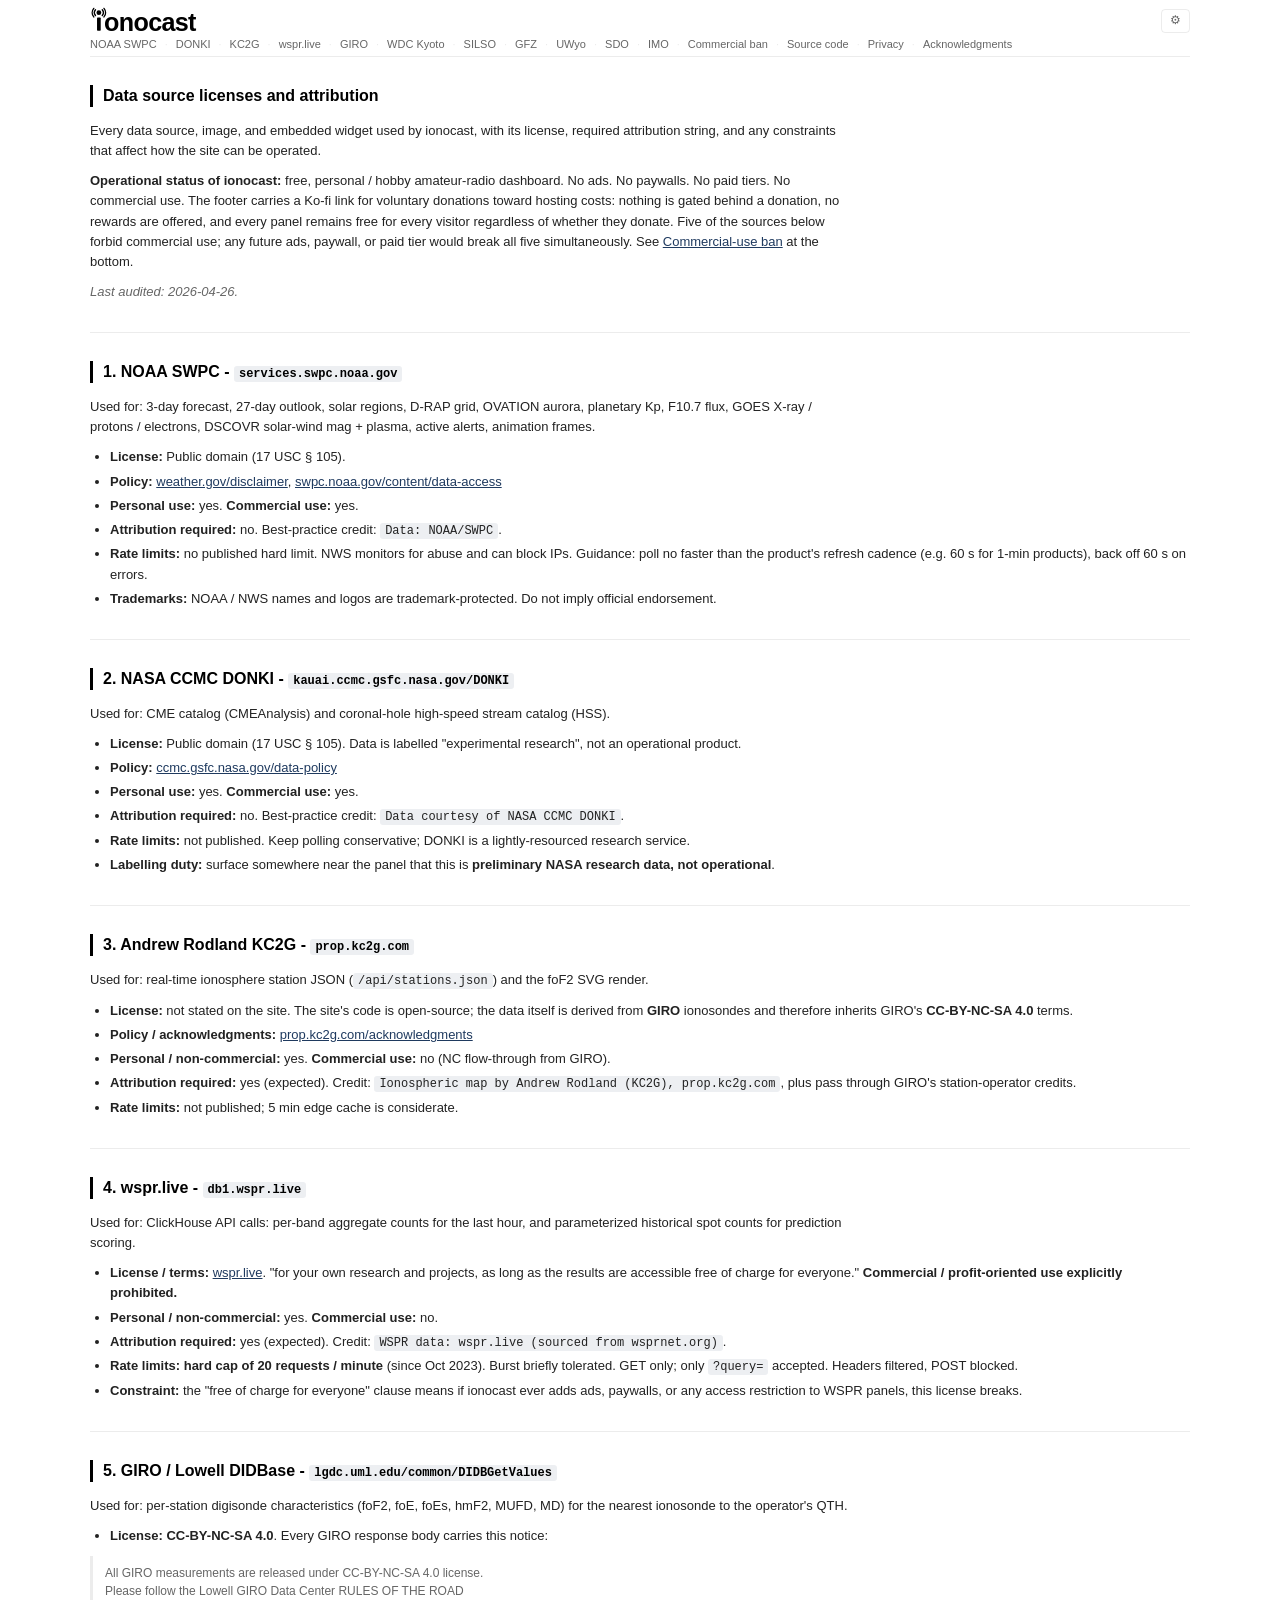
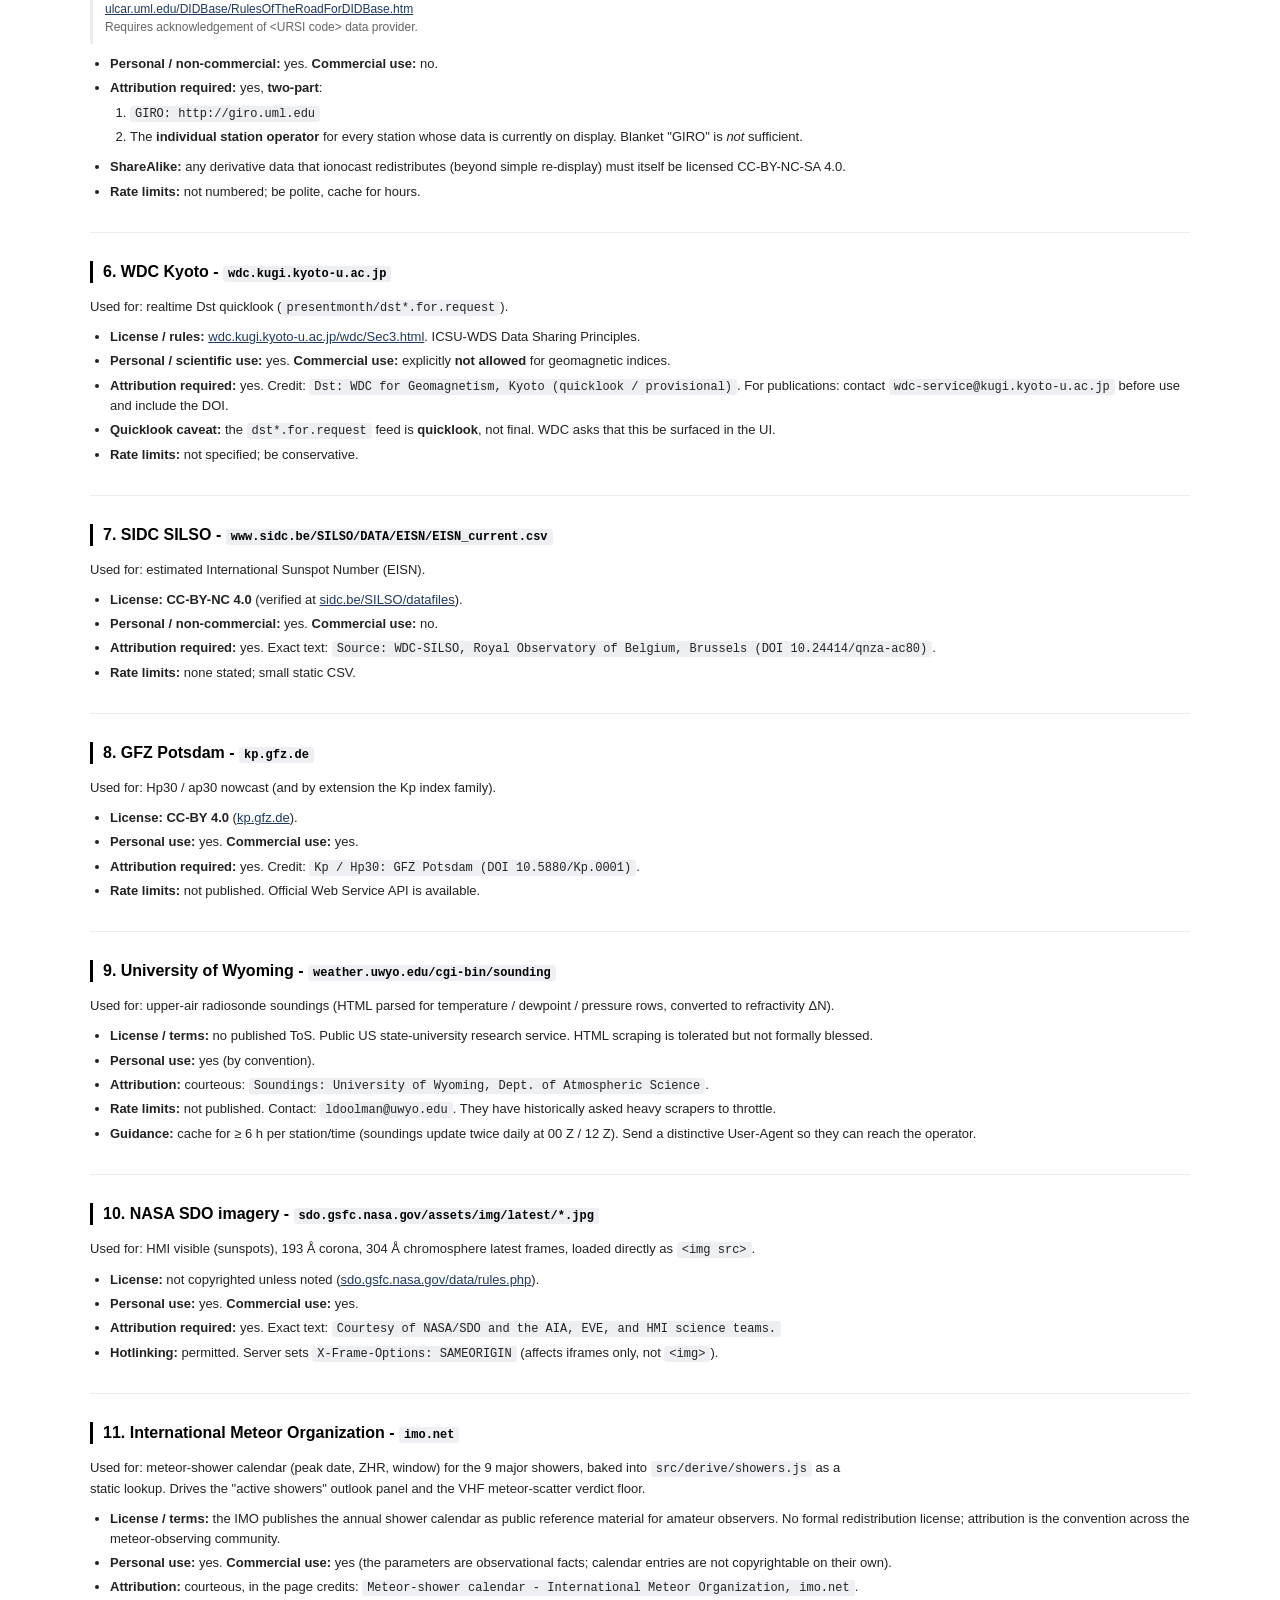
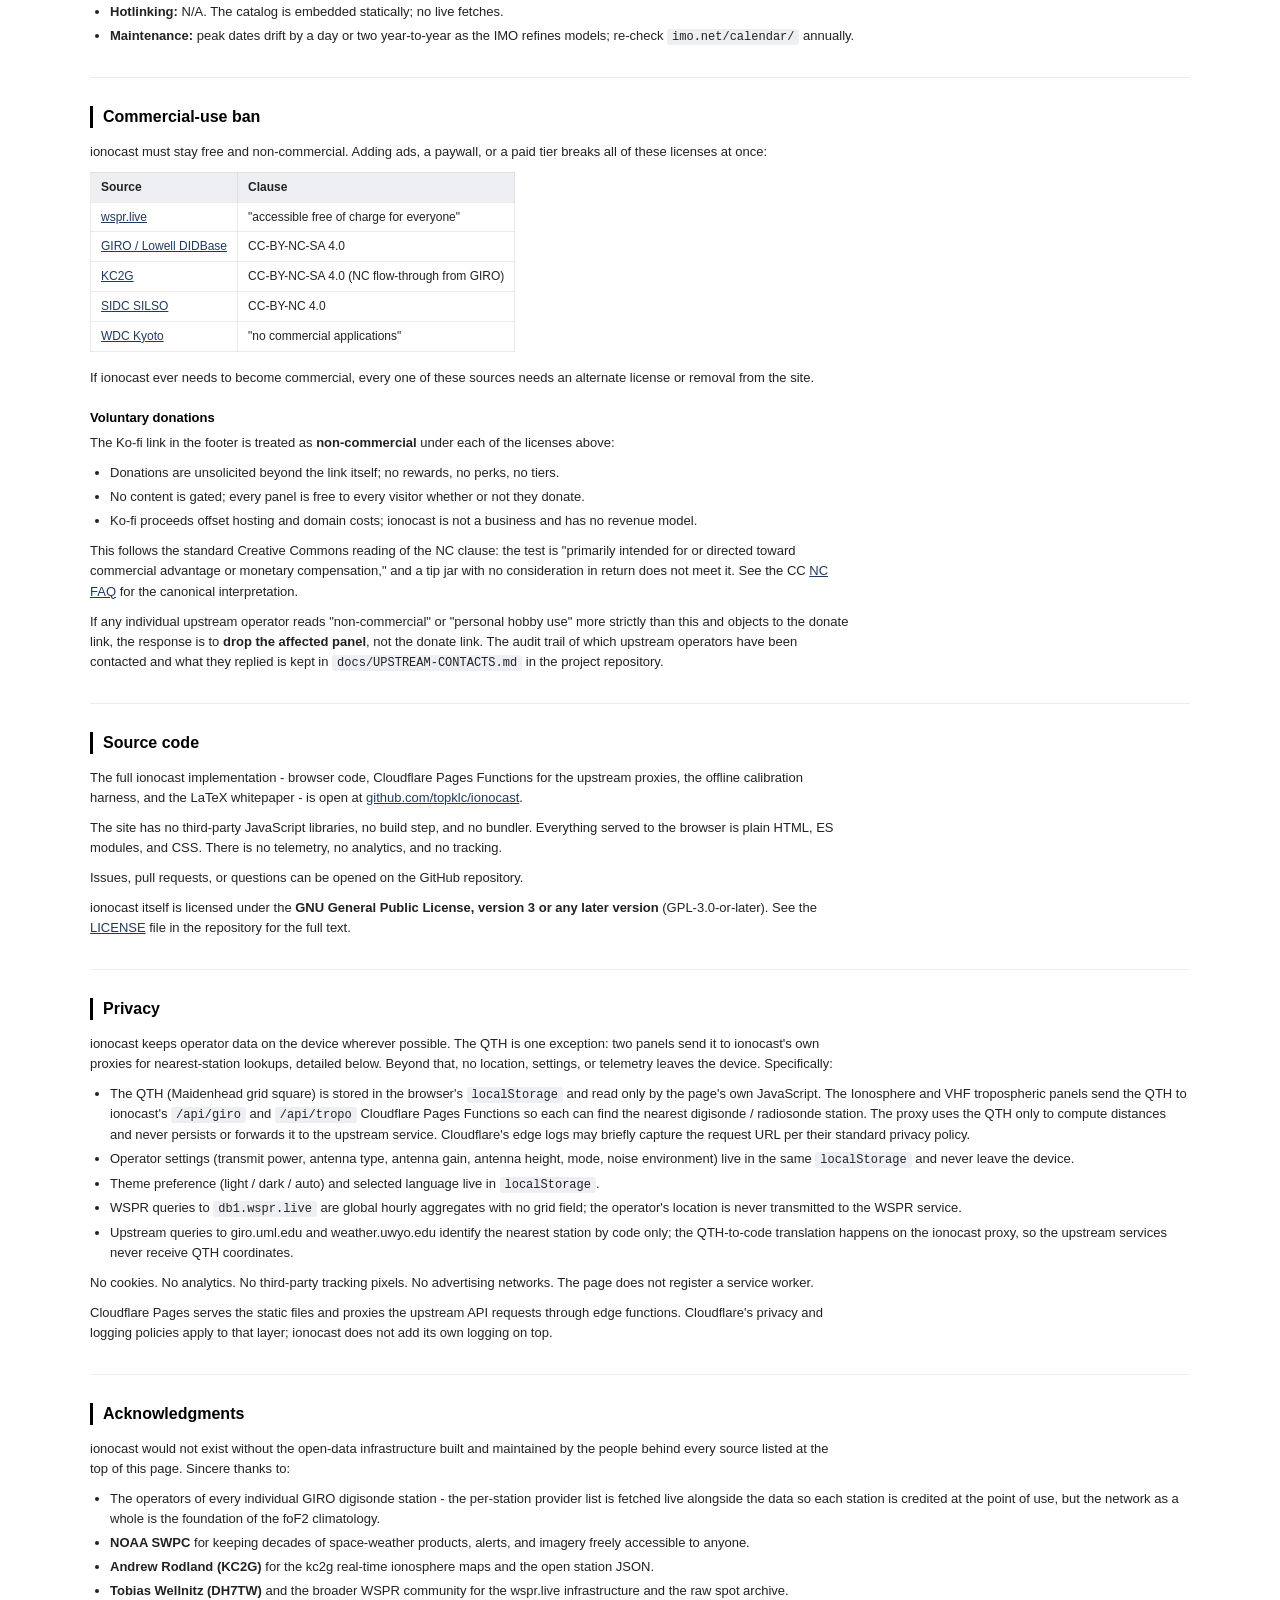
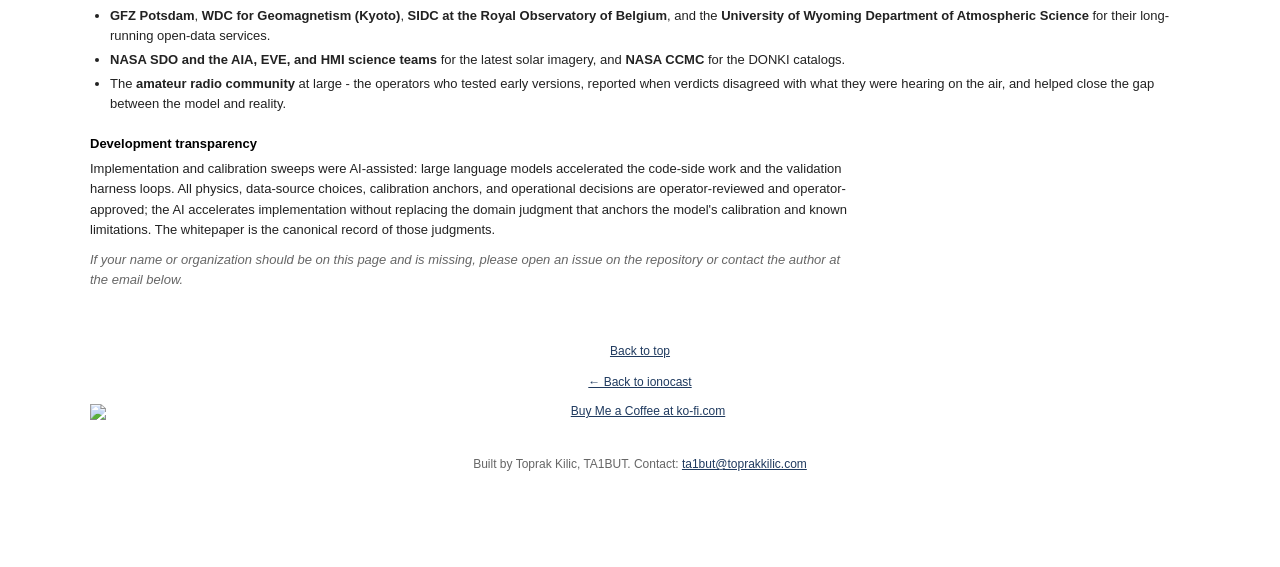
==== commit 4daaa3ea: "v1.0.1 — methodology audit pass Squashes 7 commits since v1.0.0 (b5c4c3d, d73427d, cca85ce, 12dbf69," ====
--- a/licenses.html
+++ b/licenses.html
@@ -241,9 +241,10 @@
 
 <section id="source-code">
   <h2 data-i18n="Source code">Source code</h2>
-  <p data-i18n-html='The full ionocast implementation - browser code, Cloudflare Pages Functions for the upstream proxies, the offline calibration harness, and the LaTeX whitepaper - is open at <a href="https://github.com/e46401ff/ionocast" target="_blank" rel="noopener">github.com/e46401ff/ionocast</a>.'>The full ionocast implementation - browser code, Cloudflare Pages Functions for the upstream proxies, the offline calibration harness, and the LaTeX whitepaper - is open at <a href="https://github.com/e46401ff/ionocast" target="_blank" rel="noopener">github.com/e46401ff/ionocast</a>.</p>
+  <p data-i18n-html='The full ionocast implementation - browser code, Cloudflare Pages Functions for the upstream proxies, the offline calibration harness, and the LaTeX whitepaper - is open at <a href="https://github.com/topklc/ionocast" target="_blank" rel="noopener">github.com/topklc/ionocast</a>.'>The full ionocast implementation - browser code, Cloudflare Pages Functions for the upstream proxies, the offline calibration harness, and the LaTeX whitepaper - is open at <a href="https://github.com/topklc/ionocast" target="_blank" rel="noopener">github.com/topklc/ionocast</a>.</p>
   <p data-i18n="The site has no third-party JavaScript libraries, no build step, and no bundler. Everything served to the browser is plain HTML, ES modules, and CSS. There is no telemetry, no analytics, and no tracking.">The site has no third-party JavaScript libraries, no build step, and no bundler. Everything served to the browser is plain HTML, ES modules, and CSS. There is no telemetry, no analytics, and no tracking.</p>
   <p data-i18n="Issues, pull requests, or questions can be opened on the GitHub repository.">Issues, pull requests, or questions can be opened on the GitHub repository.</p>
+  <p data-i18n-html='ionocast itself is licensed under the <strong>GNU General Public License, version 3 or any later version</strong> (GPL-3.0-or-later). See the <a href="https://github.com/topklc/ionocast/blob/main/LICENSE" target="_blank" rel="noopener">LICENSE</a> file in the repository for the full text.'>ionocast itself is licensed under the <strong>GNU General Public License, version 3 or any later version</strong> (GPL-3.0-or-later). See the <a href="https://github.com/topklc/ionocast/blob/main/LICENSE" target="_blank" rel="noopener">LICENSE</a> file in the repository for the full text.</p>
 </section>
 
 <section id="privacy">
@@ -282,6 +283,7 @@
 <footer>
   <a href="#top" data-i18n="Back to top">Back to top</a>
   <p><small><a href="/" data-i18n="← Back to ionocast">&larr; Back to ionocast</a></small></p>
+  <a href="https://ko-fi.com/K3K71YK6YE" target="_blank" rel="noopener"><img class="kofi-button" height="36" src="https://storage.ko-fi.com/cdn/kofi3.png?v=6" alt="Buy Me a Coffee at ko-fi.com" /></a>
   <p><small data-i18n-html='Built by Toprak Kilic, TA1BUT. Contact: <a href="mailto:ta1but@toprakkilic.com">ta1but@toprakkilic.com</a>'>Built by Toprak Kilic, TA1BUT. Contact: <a href="mailto:ta1but@toprakkilic.com">ta1but@toprakkilic.com</a></small></p>
 </footer>
 
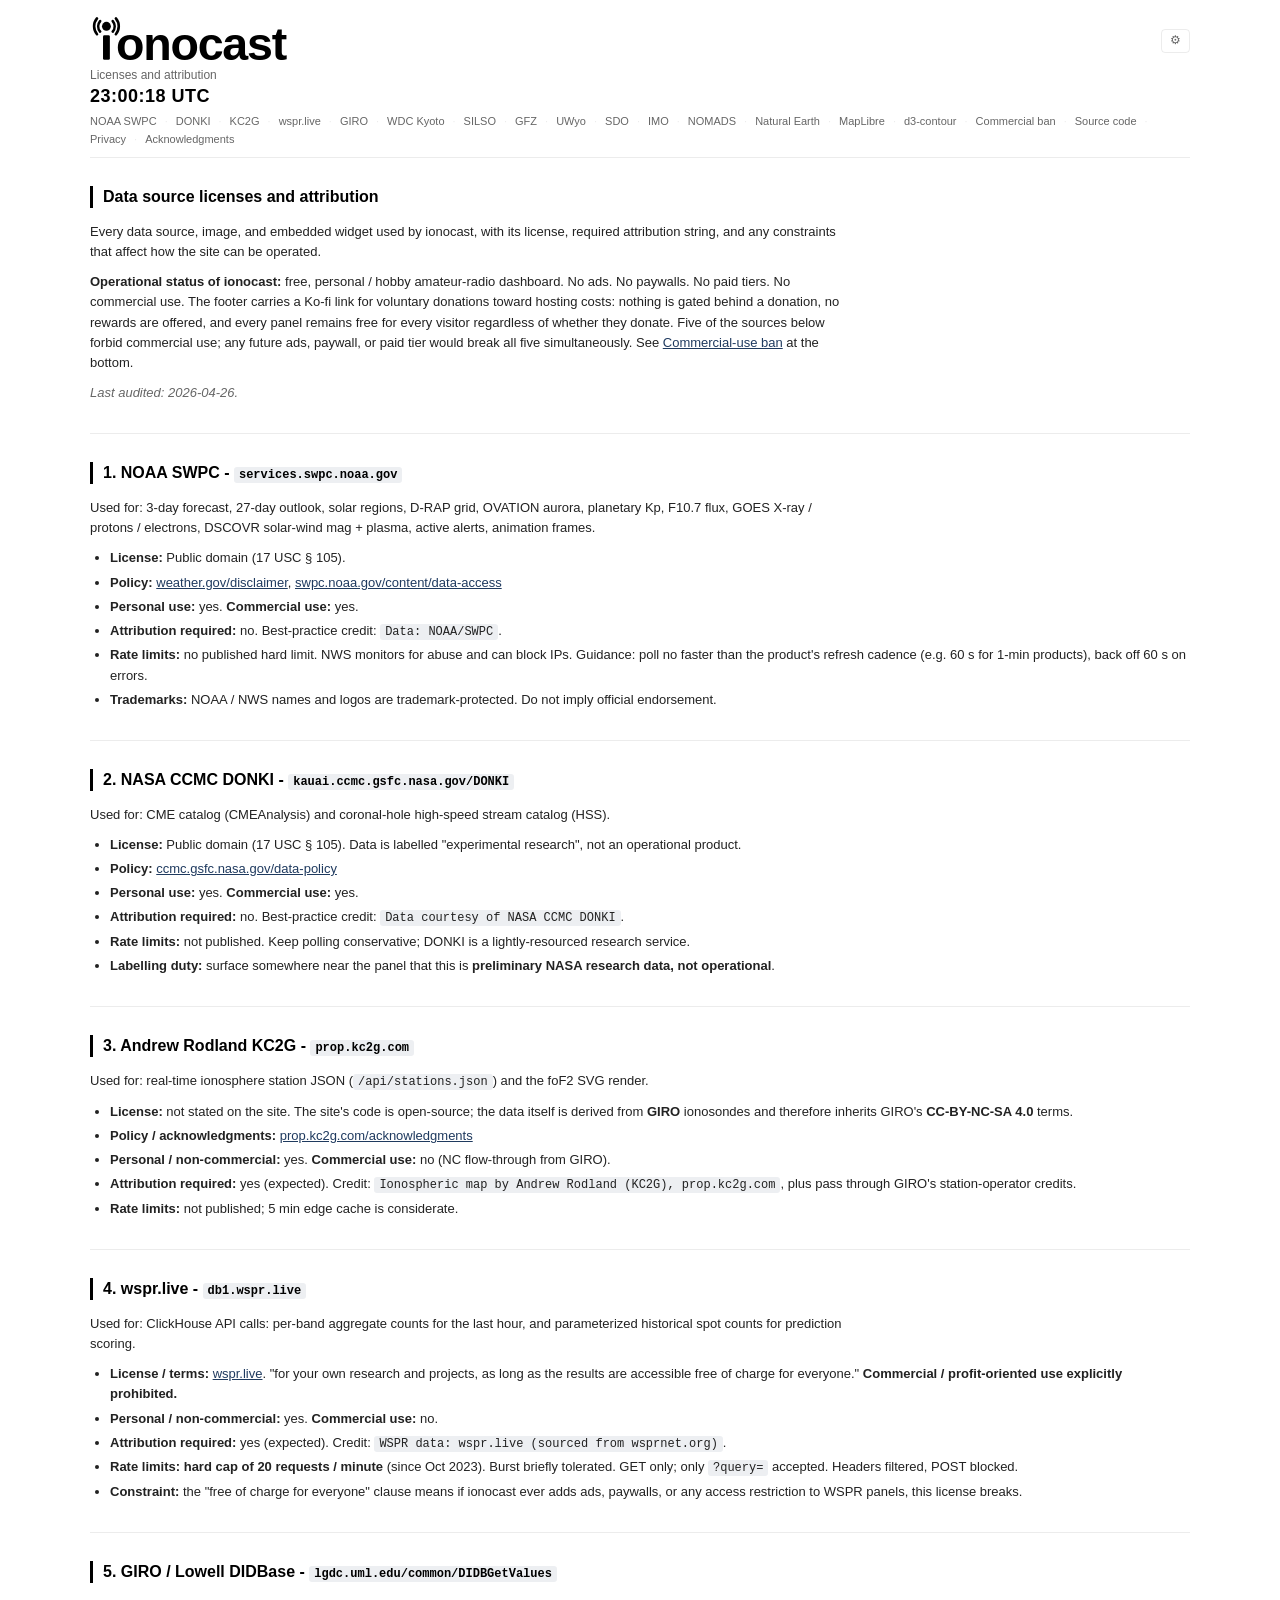
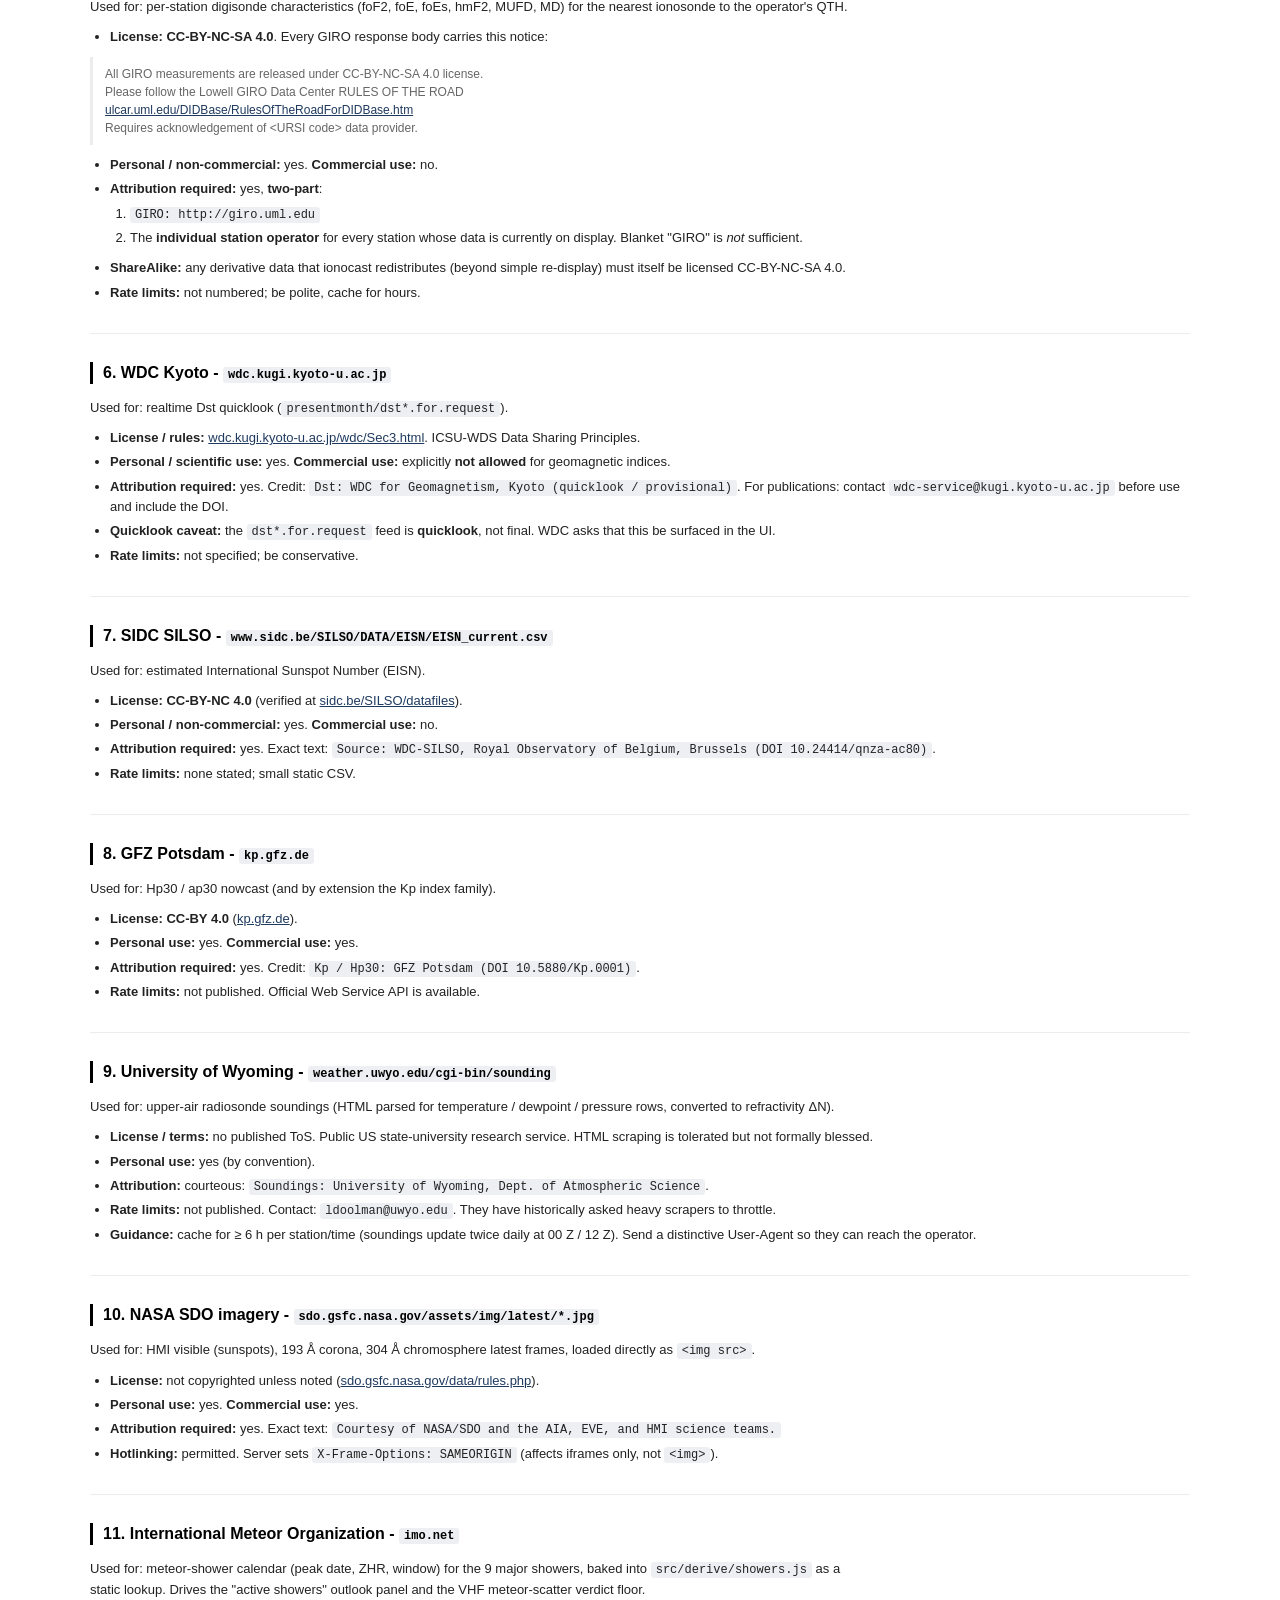
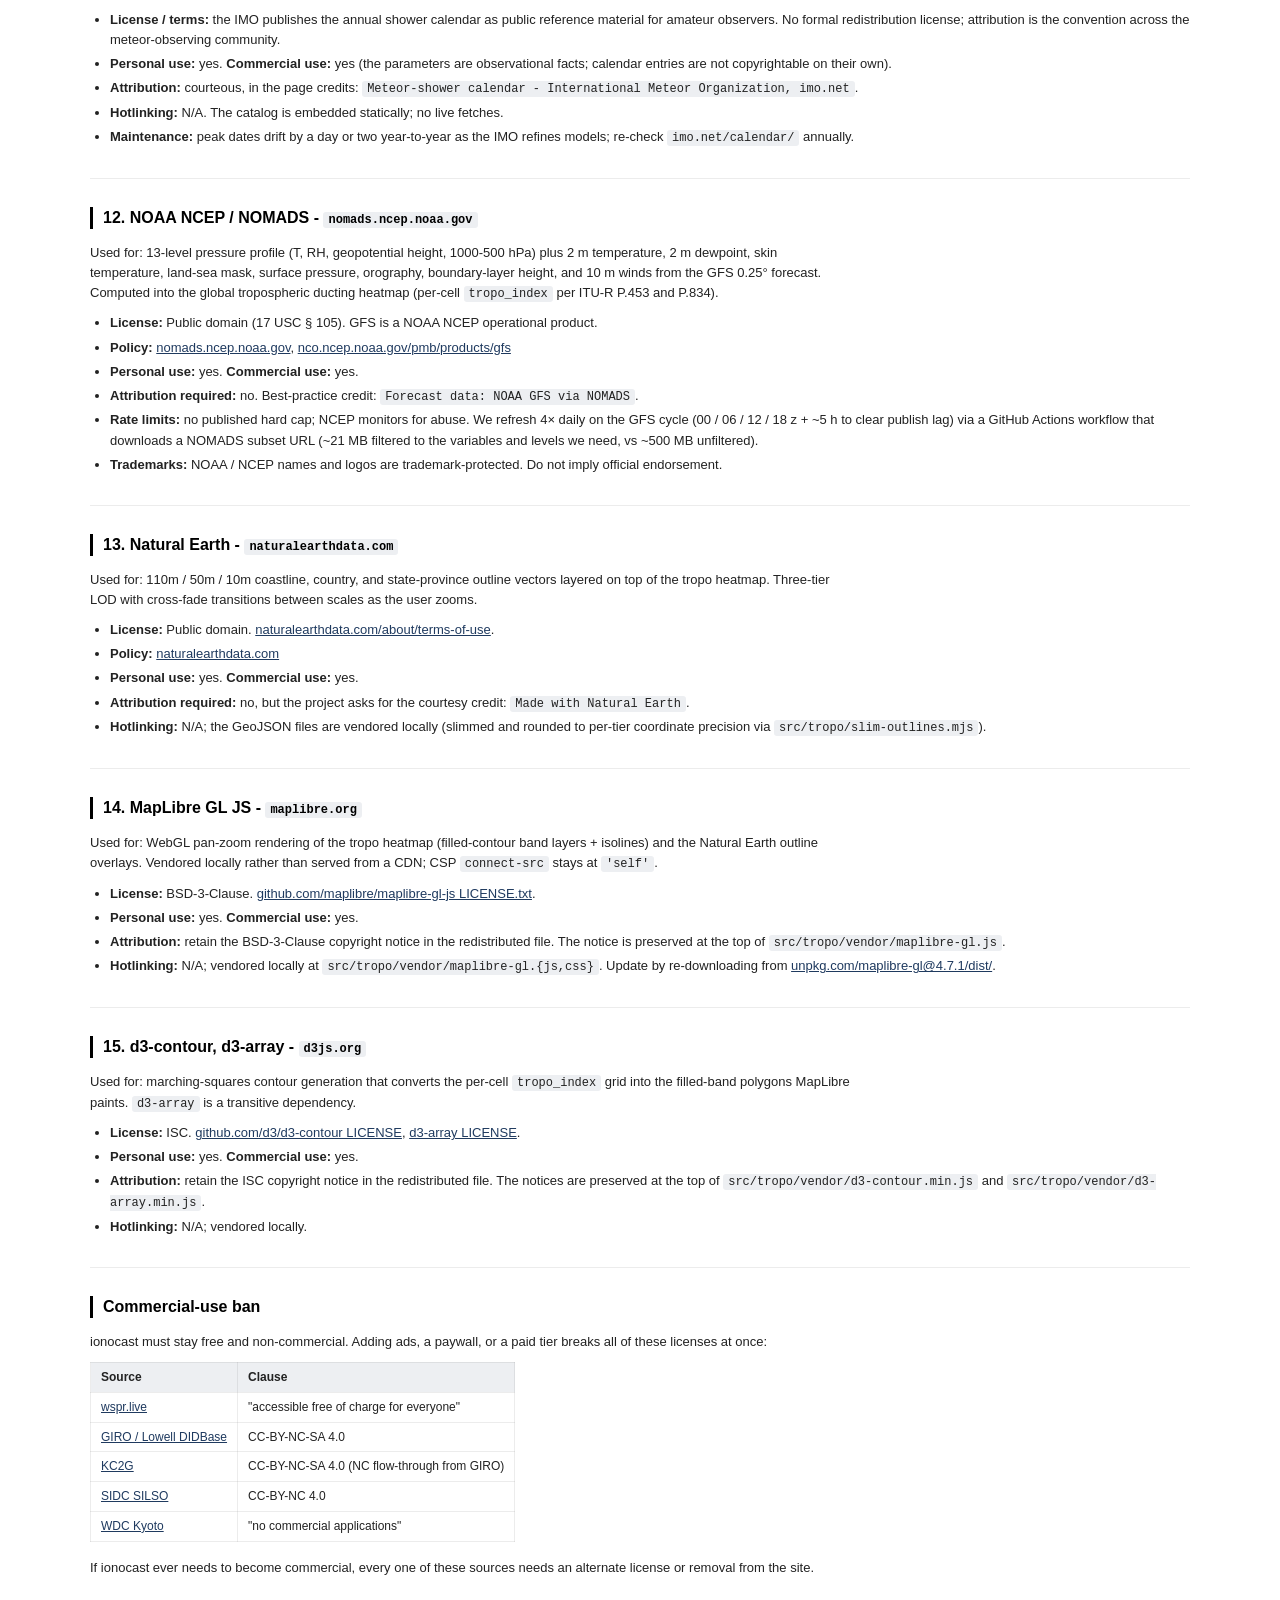
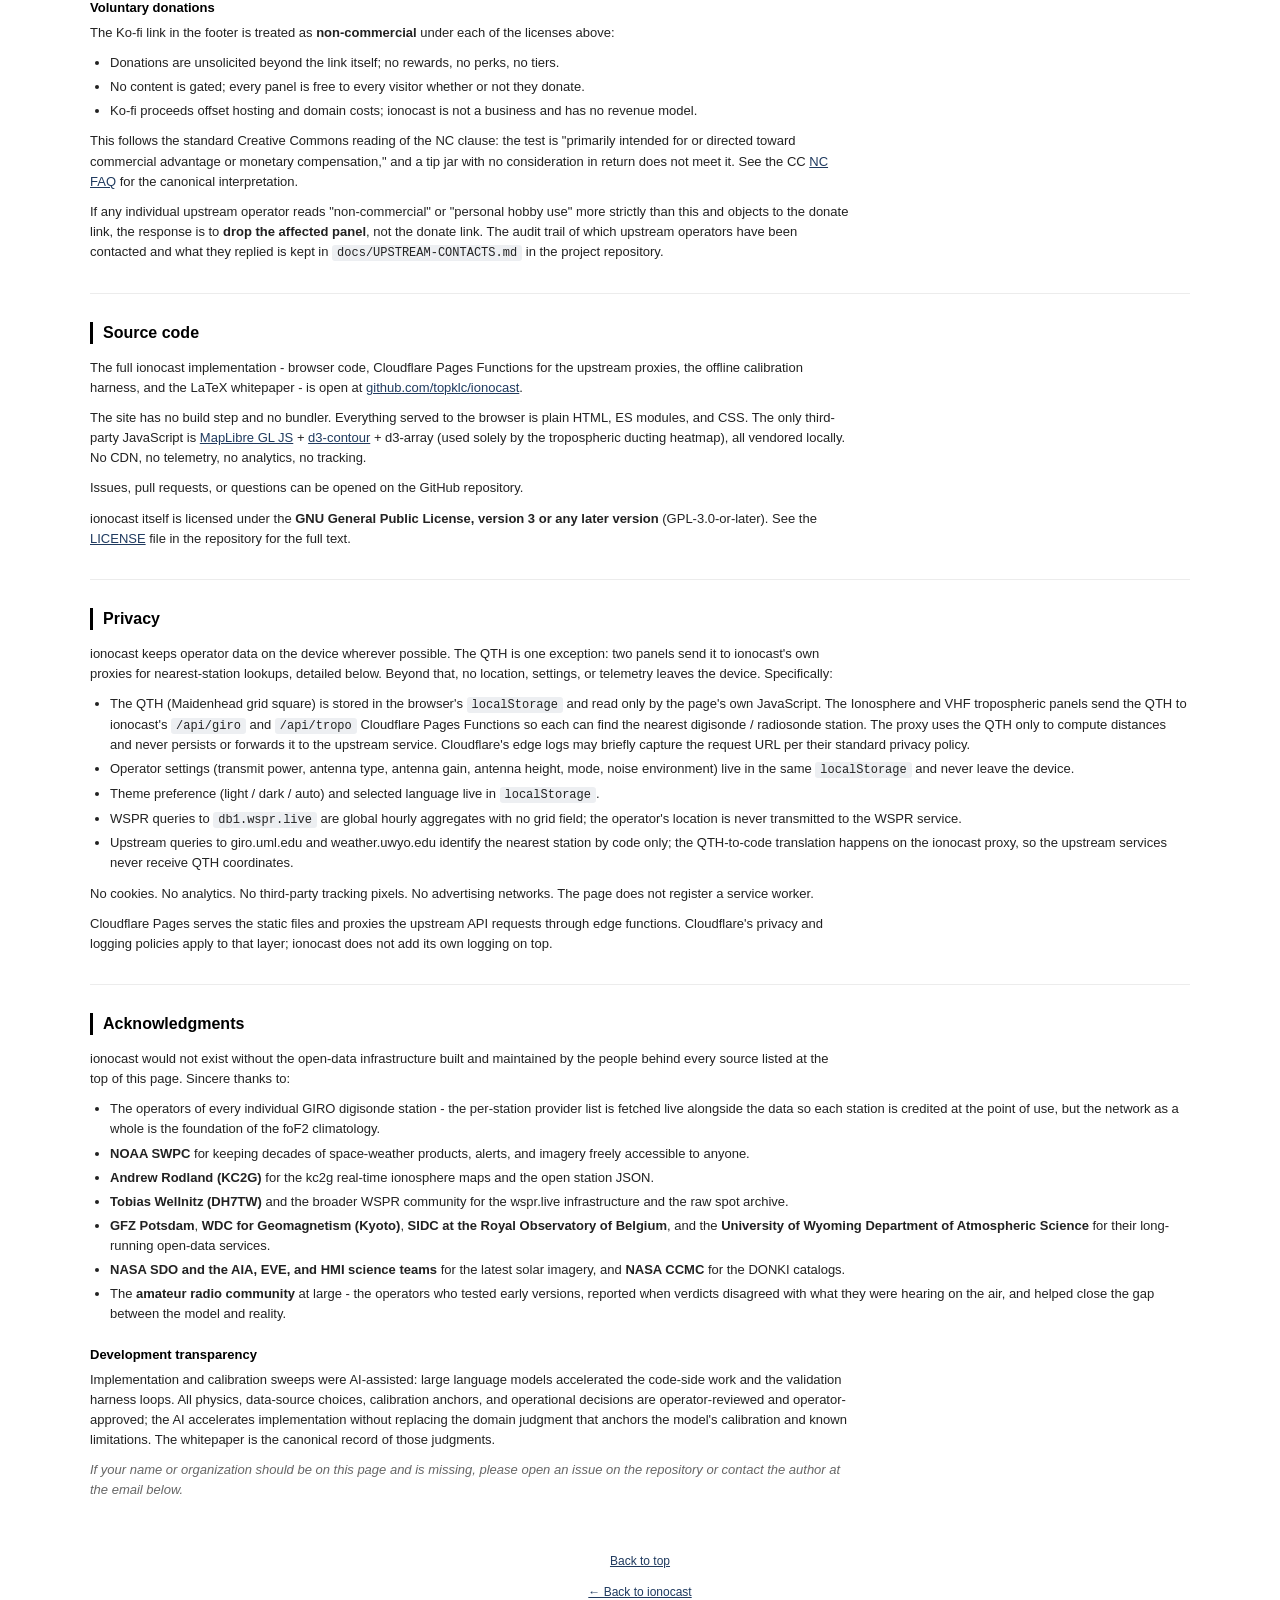
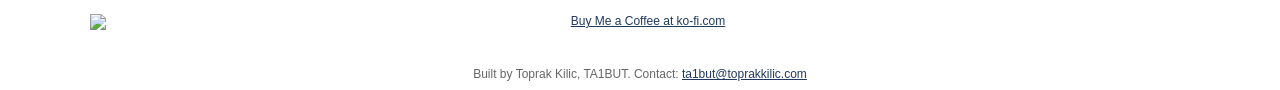
==== commit ea9de29b: "Tropo section added, verdict thresholds reset" ====
--- a/licenses.html
+++ b/licenses.html
@@ -48,6 +48,10 @@
     <a href="#uwyo">UWyo</a>
     <a href="#sdo">SDO</a>
     <a href="#imo">IMO</a>
+    <a href="#nomads">NOMADS</a>
+    <a href="#natural-earth">Natural Earth</a>
+    <a href="#maplibre">MapLibre</a>
+    <a href="#d3">d3-contour</a>
     <a href="#commercial-ban" data-i18n="Commercial ban">Commercial ban</a>
     <a href="#source-code" data-i18n="Source code">Source code</a>
     <a href="#privacy" data-i18n="Privacy">Privacy</a>
@@ -210,6 +214,53 @@
     <li data-i18n-html='<strong>Attribution:</strong> courteous, in the page credits: <code>Meteor-shower calendar - International Meteor Organization, imo.net</code>.'><strong>Attribution:</strong> courteous, in the page credits: <code>Meteor-shower calendar - International Meteor Organization, imo.net</code>.</li>
     <li data-i18n-html="<strong>Hotlinking:</strong> N/A. The catalog is embedded statically; no live fetches."><strong>Hotlinking:</strong> N/A. The catalog is embedded statically; no live fetches.</li>
     <li data-i18n-html='<strong>Maintenance:</strong> peak dates drift by a day or two year-to-year as the IMO refines models; re-check <code>imo.net/calendar/</code> annually.'><strong>Maintenance:</strong> peak dates drift by a day or two year-to-year as the IMO refines models; re-check <code>imo.net/calendar/</code> annually.</li>
+  </ul>
+</section>
+
+<section id="nomads">
+  <h2 data-i18n-html="12. NOAA NCEP / NOMADS - &lt;code&gt;nomads.ncep.noaa.gov&lt;/code&gt;">12. NOAA NCEP / NOMADS - <code>nomads.ncep.noaa.gov</code></h2>
+  <p data-i18n-html="Used for: 13-level pressure profile (T, RH, geopotential height, 1000-500 hPa) plus 2 m temperature, 2 m dewpoint, skin temperature, land-sea mask, surface pressure, orography, boundary-layer height, and 10 m winds from the GFS 0.25° forecast. Computed into the global tropospheric ducting heatmap (per-cell &lt;code&gt;tropo_index&lt;/code&gt; per ITU-R P.453 and P.834).">Used for: 13-level pressure profile (T, RH, geopotential height, 1000-500 hPa) plus 2 m temperature, 2 m dewpoint, skin temperature, land-sea mask, surface pressure, orography, boundary-layer height, and 10 m winds from the GFS 0.25° forecast. Computed into the global tropospheric ducting heatmap (per-cell <code>tropo_index</code> per ITU-R P.453 and P.834).</p>
+  <ul>
+    <li data-i18n-html="&lt;strong&gt;License:&lt;/strong&gt; Public domain (17 USC &amp;sect; 105). GFS is a NOAA NCEP operational product."><strong>License:</strong> Public domain (17 USC &sect; 105). GFS is a NOAA NCEP operational product.</li>
+    <li data-i18n-html="&lt;strong&gt;Policy:&lt;/strong&gt; &lt;a href=&quot;https://nomads.ncep.noaa.gov/&quot; target=&quot;_blank&quot; rel=&quot;noopener&quot;&gt;nomads.ncep.noaa.gov&lt;/a&gt;, &lt;a href=&quot;https://www.nco.ncep.noaa.gov/pmb/products/gfs/&quot; target=&quot;_blank&quot; rel=&quot;noopener&quot;&gt;nco.ncep.noaa.gov/pmb/products/gfs&lt;/a&gt;"><strong>Policy:</strong> <a href="https://nomads.ncep.noaa.gov/" target="_blank" rel="noopener">nomads.ncep.noaa.gov</a>, <a href="https://www.nco.ncep.noaa.gov/pmb/products/gfs/" target="_blank" rel="noopener">nco.ncep.noaa.gov/pmb/products/gfs</a></li>
+    <li data-i18n-html="&lt;strong&gt;Personal use:&lt;/strong&gt; yes. &lt;strong&gt;Commercial use:&lt;/strong&gt; yes."><strong>Personal use:</strong> yes. <strong>Commercial use:</strong> yes.</li>
+    <li data-i18n-html="&lt;strong&gt;Attribution required:&lt;/strong&gt; no. Best-practice credit: &lt;code&gt;Forecast data: NOAA GFS via NOMADS&lt;/code&gt;."><strong>Attribution required:</strong> no. Best-practice credit: <code>Forecast data: NOAA GFS via NOMADS</code>.</li>
+    <li data-i18n-html="&lt;strong&gt;Rate limits:&lt;/strong&gt; no published hard cap; NCEP monitors for abuse. We refresh 4&amp;times; daily on the GFS cycle (00 / 06 / 12 / 18 z + ~5 h to clear publish lag) via a GitHub Actions workflow that downloads a NOMADS subset URL (~21 MB filtered to the variables and levels we need, vs ~500 MB unfiltered)."><strong>Rate limits:</strong> no published hard cap; NCEP monitors for abuse. We refresh 4&times; daily on the GFS cycle (00 / 06 / 12 / 18 z + ~5 h to clear publish lag) via a GitHub Actions workflow that downloads a NOMADS subset URL (~21 MB filtered to the variables and levels we need, vs ~500 MB unfiltered).</li>
+    <li data-i18n-html="&lt;strong&gt;Trademarks:&lt;/strong&gt; NOAA / NCEP names and logos are trademark-protected. Do not imply official endorsement."><strong>Trademarks:</strong> NOAA / NCEP names and logos are trademark-protected. Do not imply official endorsement.</li>
+  </ul>
+</section>
+
+<section id="natural-earth">
+  <h2 data-i18n-html="13. Natural Earth - &lt;code&gt;naturalearthdata.com&lt;/code&gt;">13. Natural Earth - <code>naturalearthdata.com</code></h2>
+  <p data-i18n="Used for: 110m / 50m / 10m coastline, country, and state-province outline vectors layered on top of the tropo heatmap. Three-tier LOD with cross-fade transitions between scales as the user zooms.">Used for: 110m / 50m / 10m coastline, country, and state-province outline vectors layered on top of the tropo heatmap. Three-tier LOD with cross-fade transitions between scales as the user zooms.</p>
+  <ul>
+    <li data-i18n-html="&lt;strong&gt;License:&lt;/strong&gt; Public domain. &lt;a href=&quot;https://www.naturalearthdata.com/about/terms-of-use/&quot; target=&quot;_blank&quot; rel=&quot;noopener&quot;&gt;naturalearthdata.com/about/terms-of-use&lt;/a&gt;."><strong>License:</strong> Public domain. <a href="https://www.naturalearthdata.com/about/terms-of-use/" target="_blank" rel="noopener">naturalearthdata.com/about/terms-of-use</a>.</li>
+    <li data-i18n-html="&lt;strong&gt;Policy:&lt;/strong&gt; &lt;a href=&quot;https://www.naturalearthdata.com/&quot; target=&quot;_blank&quot; rel=&quot;noopener&quot;&gt;naturalearthdata.com&lt;/a&gt;"><strong>Policy:</strong> <a href="https://www.naturalearthdata.com/" target="_blank" rel="noopener">naturalearthdata.com</a></li>
+    <li data-i18n-html="&lt;strong&gt;Personal use:&lt;/strong&gt; yes. &lt;strong&gt;Commercial use:&lt;/strong&gt; yes."><strong>Personal use:</strong> yes. <strong>Commercial use:</strong> yes.</li>
+    <li data-i18n-html="&lt;strong&gt;Attribution required:&lt;/strong&gt; no, but the project asks for the courtesy credit: &lt;code&gt;Made with Natural Earth&lt;/code&gt;."><strong>Attribution required:</strong> no, but the project asks for the courtesy credit: <code>Made with Natural Earth</code>.</li>
+    <li data-i18n-html="&lt;strong&gt;Hotlinking:&lt;/strong&gt; N/A; the GeoJSON files are vendored locally (slimmed and rounded to per-tier coordinate precision via &lt;code&gt;src/tropo/slim-outlines.mjs&lt;/code&gt;)."><strong>Hotlinking:</strong> N/A; the GeoJSON files are vendored locally (slimmed and rounded to per-tier coordinate precision via <code>src/tropo/slim-outlines.mjs</code>).</li>
+  </ul>
+</section>
+
+<section id="maplibre">
+  <h2 data-i18n-html="14. MapLibre GL JS - &lt;code&gt;maplibre.org&lt;/code&gt;">14. MapLibre GL JS - <code>maplibre.org</code></h2>
+  <p data-i18n-html="Used for: WebGL pan-zoom rendering of the tropo heatmap (filled-contour band layers + isolines) and the Natural Earth outline overlays. Vendored locally rather than served from a CDN; CSP &lt;code&gt;connect-src&lt;/code&gt; stays at &lt;code&gt;'self'&lt;/code&gt;.">Used for: WebGL pan-zoom rendering of the tropo heatmap (filled-contour band layers + isolines) and the Natural Earth outline overlays. Vendored locally rather than served from a CDN; CSP <code>connect-src</code> stays at <code>'self'</code>.</p>
+  <ul>
+    <li data-i18n-html="&lt;strong&gt;License:&lt;/strong&gt; BSD-3-Clause. &lt;a href=&quot;https://github.com/maplibre/maplibre-gl-js/blob/main/LICENSE.txt&quot; target=&quot;_blank&quot; rel=&quot;noopener&quot;&gt;github.com/maplibre/maplibre-gl-js LICENSE.txt&lt;/a&gt;."><strong>License:</strong> BSD-3-Clause. <a href="https://github.com/maplibre/maplibre-gl-js/blob/main/LICENSE.txt" target="_blank" rel="noopener">github.com/maplibre/maplibre-gl-js LICENSE.txt</a>.</li>
+    <li data-i18n-html="&lt;strong&gt;Personal use:&lt;/strong&gt; yes. &lt;strong&gt;Commercial use:&lt;/strong&gt; yes."><strong>Personal use:</strong> yes. <strong>Commercial use:</strong> yes.</li>
+    <li data-i18n-html="&lt;strong&gt;Attribution:&lt;/strong&gt; retain the BSD-3-Clause copyright notice in the redistributed file. The notice is preserved at the top of &lt;code&gt;src/tropo/vendor/maplibre-gl.js&lt;/code&gt;."><strong>Attribution:</strong> retain the BSD-3-Clause copyright notice in the redistributed file. The notice is preserved at the top of <code>src/tropo/vendor/maplibre-gl.js</code>.</li>
+    <li data-i18n-html="&lt;strong&gt;Hotlinking:&lt;/strong&gt; N/A; vendored locally at &lt;code&gt;src/tropo/vendor/maplibre-gl.{js,css}&lt;/code&gt;. Update by re-downloading from &lt;a href=&quot;https://unpkg.com/maplibre-gl@4.7.1/dist/&quot; target=&quot;_blank&quot; rel=&quot;noopener&quot;&gt;unpkg.com/maplibre-gl@4.7.1/dist/&lt;/a&gt;."><strong>Hotlinking:</strong> N/A; vendored locally at <code>src/tropo/vendor/maplibre-gl.{js,css}</code>. Update by re-downloading from <a href="https://unpkg.com/maplibre-gl@4.7.1/dist/" target="_blank" rel="noopener">unpkg.com/maplibre-gl@4.7.1/dist/</a>.</li>
+  </ul>
+</section>
+
+<section id="d3">
+  <h2 data-i18n-html="15. d3-contour, d3-array - &lt;code&gt;d3js.org&lt;/code&gt;">15. d3-contour, d3-array - <code>d3js.org</code></h2>
+  <p data-i18n-html="Used for: marching-squares contour generation that converts the per-cell &lt;code&gt;tropo_index&lt;/code&gt; grid into the filled-band polygons MapLibre paints. &lt;code&gt;d3-array&lt;/code&gt; is a transitive dependency.">Used for: marching-squares contour generation that converts the per-cell <code>tropo_index</code> grid into the filled-band polygons MapLibre paints. <code>d3-array</code> is a transitive dependency.</p>
+  <ul>
+    <li data-i18n-html="&lt;strong&gt;License:&lt;/strong&gt; ISC. &lt;a href=&quot;https://github.com/d3/d3-contour/blob/main/LICENSE&quot; target=&quot;_blank&quot; rel=&quot;noopener&quot;&gt;github.com/d3/d3-contour LICENSE&lt;/a&gt;, &lt;a href=&quot;https://github.com/d3/d3-array/blob/main/LICENSE&quot; target=&quot;_blank&quot; rel=&quot;noopener&quot;&gt;d3-array LICENSE&lt;/a&gt;."><strong>License:</strong> ISC. <a href="https://github.com/d3/d3-contour/blob/main/LICENSE" target="_blank" rel="noopener">github.com/d3/d3-contour LICENSE</a>, <a href="https://github.com/d3/d3-array/blob/main/LICENSE" target="_blank" rel="noopener">d3-array LICENSE</a>.</li>
+    <li data-i18n-html="&lt;strong&gt;Personal use:&lt;/strong&gt; yes. &lt;strong&gt;Commercial use:&lt;/strong&gt; yes."><strong>Personal use:</strong> yes. <strong>Commercial use:</strong> yes.</li>
+    <li data-i18n-html="&lt;strong&gt;Attribution:&lt;/strong&gt; retain the ISC copyright notice in the redistributed file. The notices are preserved at the top of &lt;code&gt;src/tropo/vendor/d3-contour.min.js&lt;/code&gt; and &lt;code&gt;src/tropo/vendor/d3-array.min.js&lt;/code&gt;."><strong>Attribution:</strong> retain the ISC copyright notice in the redistributed file. The notices are preserved at the top of <code>src/tropo/vendor/d3-contour.min.js</code> and <code>src/tropo/vendor/d3-array.min.js</code>.</li>
+    <li data-i18n-html="&lt;strong&gt;Hotlinking:&lt;/strong&gt; N/A; vendored locally."><strong>Hotlinking:</strong> N/A; vendored locally.</li>
   </ul>
 </section>
 
@@ -242,7 +293,7 @@
 <section id="source-code">
   <h2 data-i18n="Source code">Source code</h2>
   <p data-i18n-html='The full ionocast implementation - browser code, Cloudflare Pages Functions for the upstream proxies, the offline calibration harness, and the LaTeX whitepaper - is open at <a href="https://github.com/topklc/ionocast" target="_blank" rel="noopener">github.com/topklc/ionocast</a>.'>The full ionocast implementation - browser code, Cloudflare Pages Functions for the upstream proxies, the offline calibration harness, and the LaTeX whitepaper - is open at <a href="https://github.com/topklc/ionocast" target="_blank" rel="noopener">github.com/topklc/ionocast</a>.</p>
-  <p data-i18n="The site has no third-party JavaScript libraries, no build step, and no bundler. Everything served to the browser is plain HTML, ES modules, and CSS. There is no telemetry, no analytics, and no tracking.">The site has no third-party JavaScript libraries, no build step, and no bundler. Everything served to the browser is plain HTML, ES modules, and CSS. There is no telemetry, no analytics, and no tracking.</p>
+  <p data-i18n-html="The site has no build step and no bundler. Everything served to the browser is plain HTML, ES modules, and CSS. The only third-party JavaScript is <a href=&quot;#maplibre&quot;>MapLibre GL JS</a> + <a href=&quot;#d3&quot;>d3-contour</a> + d3-array (used solely by the tropospheric ducting heatmap), all vendored locally. No CDN, no telemetry, no analytics, no tracking.">The site has no build step and no bundler. Everything served to the browser is plain HTML, ES modules, and CSS. The only third-party JavaScript is <a href="#maplibre">MapLibre GL JS</a> + <a href="#d3">d3-contour</a> + d3-array (used solely by the tropospheric ducting heatmap), all vendored locally. No CDN, no telemetry, no analytics, no tracking.</p>
   <p data-i18n="Issues, pull requests, or questions can be opened on the GitHub repository.">Issues, pull requests, or questions can be opened on the GitHub repository.</p>
   <p data-i18n-html='ionocast itself is licensed under the <strong>GNU General Public License, version 3 or any later version</strong> (GPL-3.0-or-later). See the <a href="https://github.com/topklc/ionocast/blob/main/LICENSE" target="_blank" rel="noopener">LICENSE</a> file in the repository for the full text.'>ionocast itself is licensed under the <strong>GNU General Public License, version 3 or any later version</strong> (GPL-3.0-or-later). See the <a href="https://github.com/topklc/ionocast/blob/main/LICENSE" target="_blank" rel="noopener">LICENSE</a> file in the repository for the full text.</p>
 </section>
--- a/style.css
+++ b/style.css
@@ -369,3 +369,60 @@
   .drivers-val-num{font-size:18px}
   .outlook-list li{grid-template-columns:1fr;gap:2px}
 }
+
+/* ── Tropospheric ducting heatmap ──────────────────────────────
+   Embedded MapLibre + d3-contour panel.  See src/tropo/runtime.mjs
+   and src/ui/builders/tropo-map.js. */
+.tropo-panel{margin-top:8px}
+.tropo-mount{display:block}
+.tropo-map{
+  width:100%;height:520px;
+  border:1px solid var(--border);
+  background:#000;
+  /* MapLibre injects its own absolute-positioned children, so the
+     mount needs to be a positioned containing block. */
+  position:relative;
+}
+.tropo-status{
+  margin-top:8px;font-size:12px;color:#f88;
+  border:1px solid #533;background:#2a1414;padding:8px 10px;border-radius:4px
+}
+.tropo-status[hidden]{display:none}
+.tropo-legend{margin-top:10px}
+.tropo-strip{
+  height:14px;width:360px;border:1px solid var(--border);margin:6px 0 2px;
+  background:linear-gradient(to right,
+    rgb(30,40,110)   0%,    rgb(30,40,110)   6.66%,
+    rgb(35,70,150)   6.66%, rgb(35,70,150)  13.33%,
+    rgb(35,105,185) 13.33%, rgb(35,105,185) 20.00%,
+    rgb(35,140,215) 20.00%, rgb(35,140,215) 26.66%,
+    rgb(35,175,220) 26.66%, rgb(35,175,220) 33.33%,
+    rgb(35,205,205) 33.33%, rgb(35,205,205) 40.00%,
+    rgb(50,220,165) 40.00%, rgb(50,220,165) 46.66%,
+    rgb(90,225,125) 46.66%, rgb(90,225,125) 53.33%,
+    rgb(150,225,90) 53.33%, rgb(150,225,90) 60.00%,
+    rgb(210,220,60) 60.00%, rgb(210,220,60) 66.66%,
+    rgb(245,215,45) 66.66%, rgb(245,215,45) 73.33%,
+    rgb(250,175,30) 73.33%, rgb(250,175,30) 80.00%,
+    rgb(250,120,30) 80.00%, rgb(250,120,30) 86.66%,
+    rgb(240,60,30)  86.66%, rgb(240,60,30)  93.33%,
+    rgb(200,30,30)  93.33%, rgb(200,30,30)  100%
+  );
+}
+.tropo-scale{
+  width:360px;display:flex;justify-content:space-between;
+  font-size:10px;color:var(--muted);font-variant-numeric:tabular-nums;
+  margin-bottom:4px
+}
+
+/* MapLibre control restyle to match dark panel aesthetic. */
+.tropo-mount .maplibregl-ctrl-group{
+  background:rgba(20,20,20,0.85)!important;
+  border:1px solid var(--border)!important
+}
+.tropo-mount .maplibregl-ctrl button{background-color:transparent!important}
+.tropo-mount .maplibregl-ctrl button:hover{background-color:rgba(255,255,255,0.08)!important}
+
+@media(max-width:800px){
+  .tropo-map{height:360px}
+}
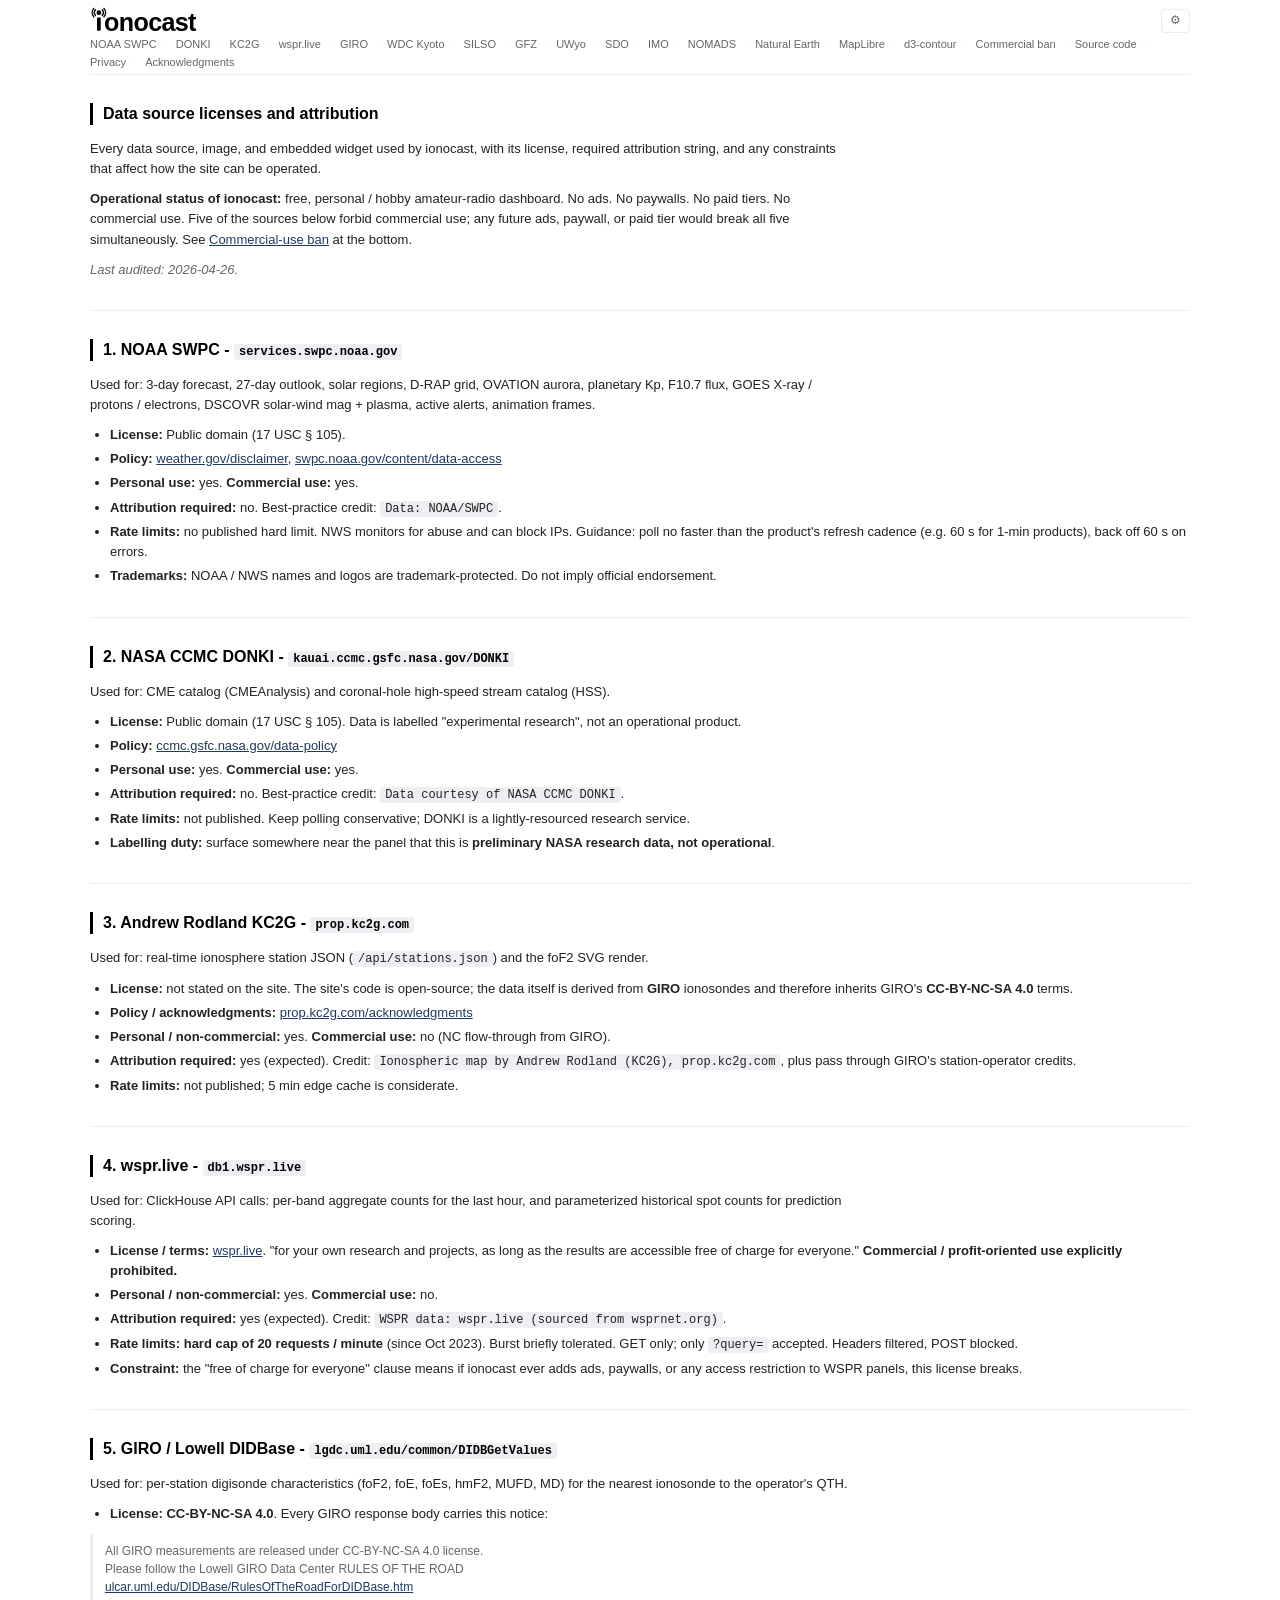
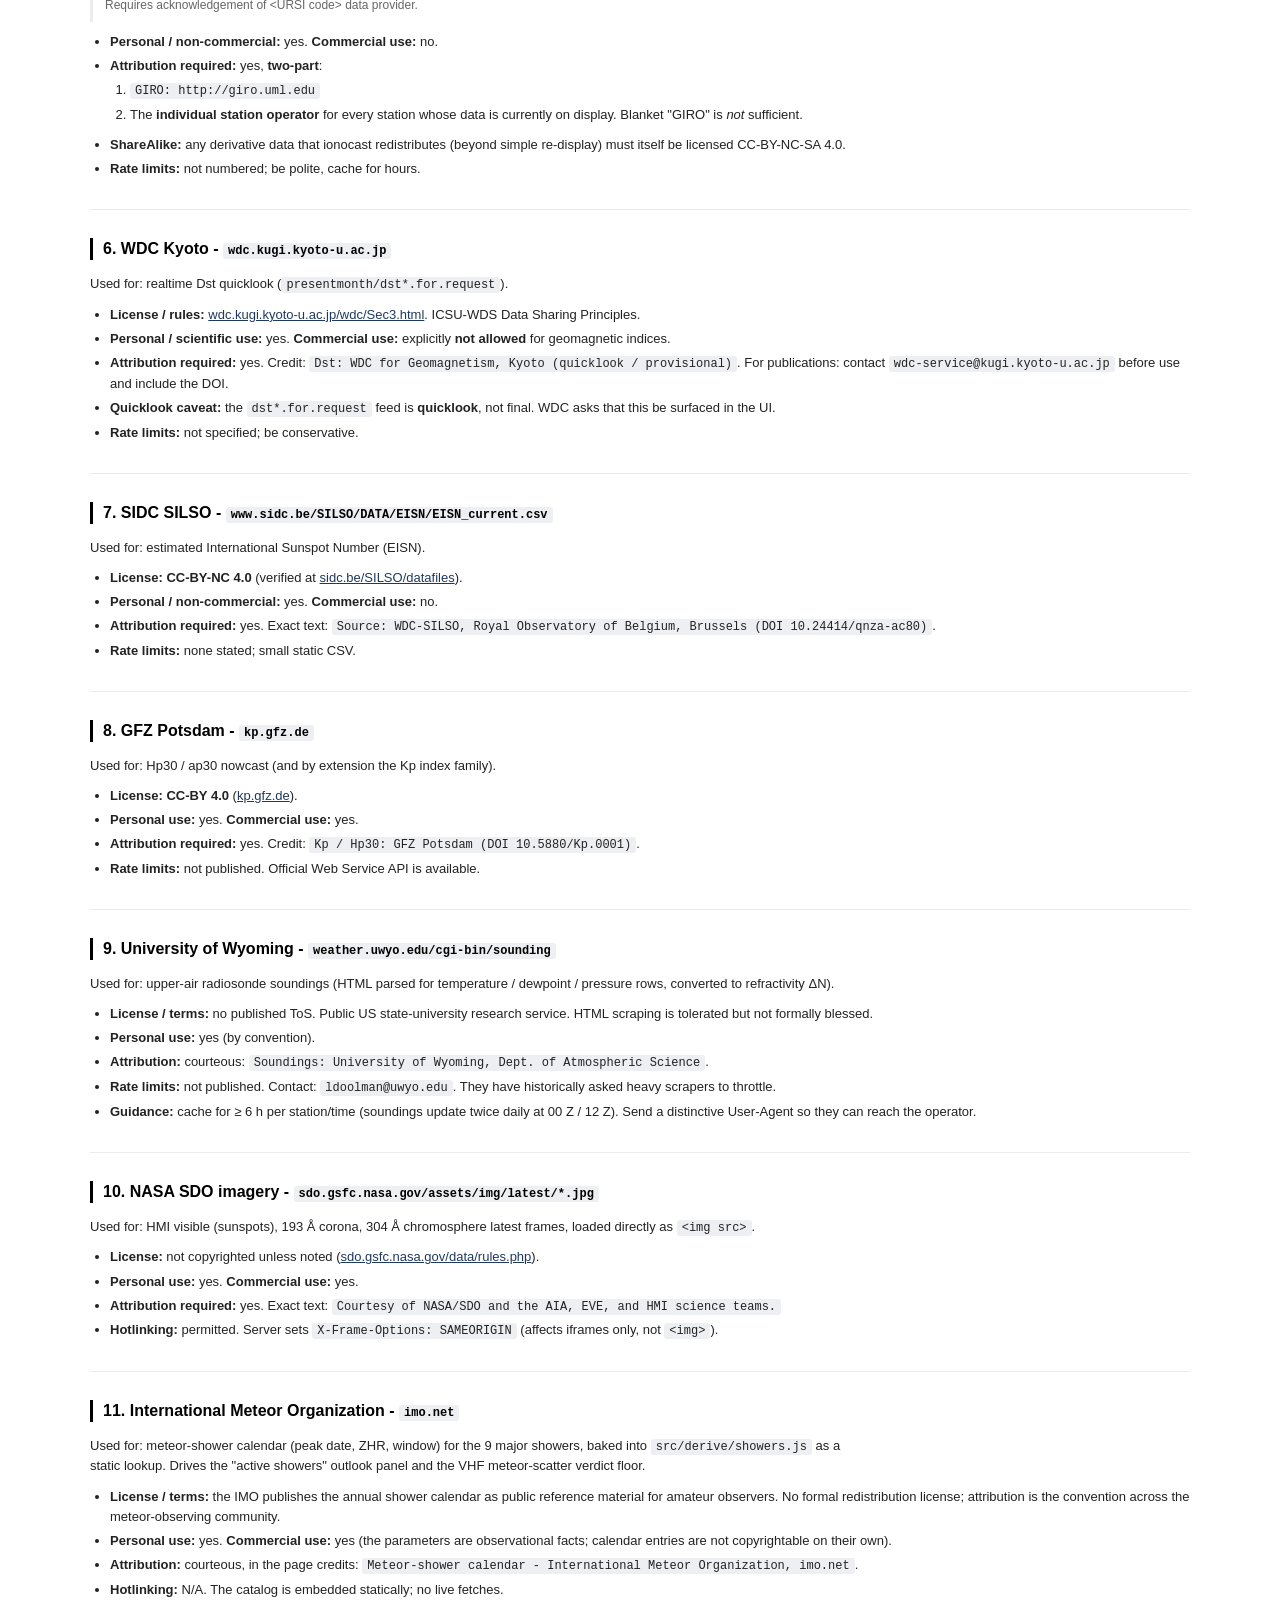
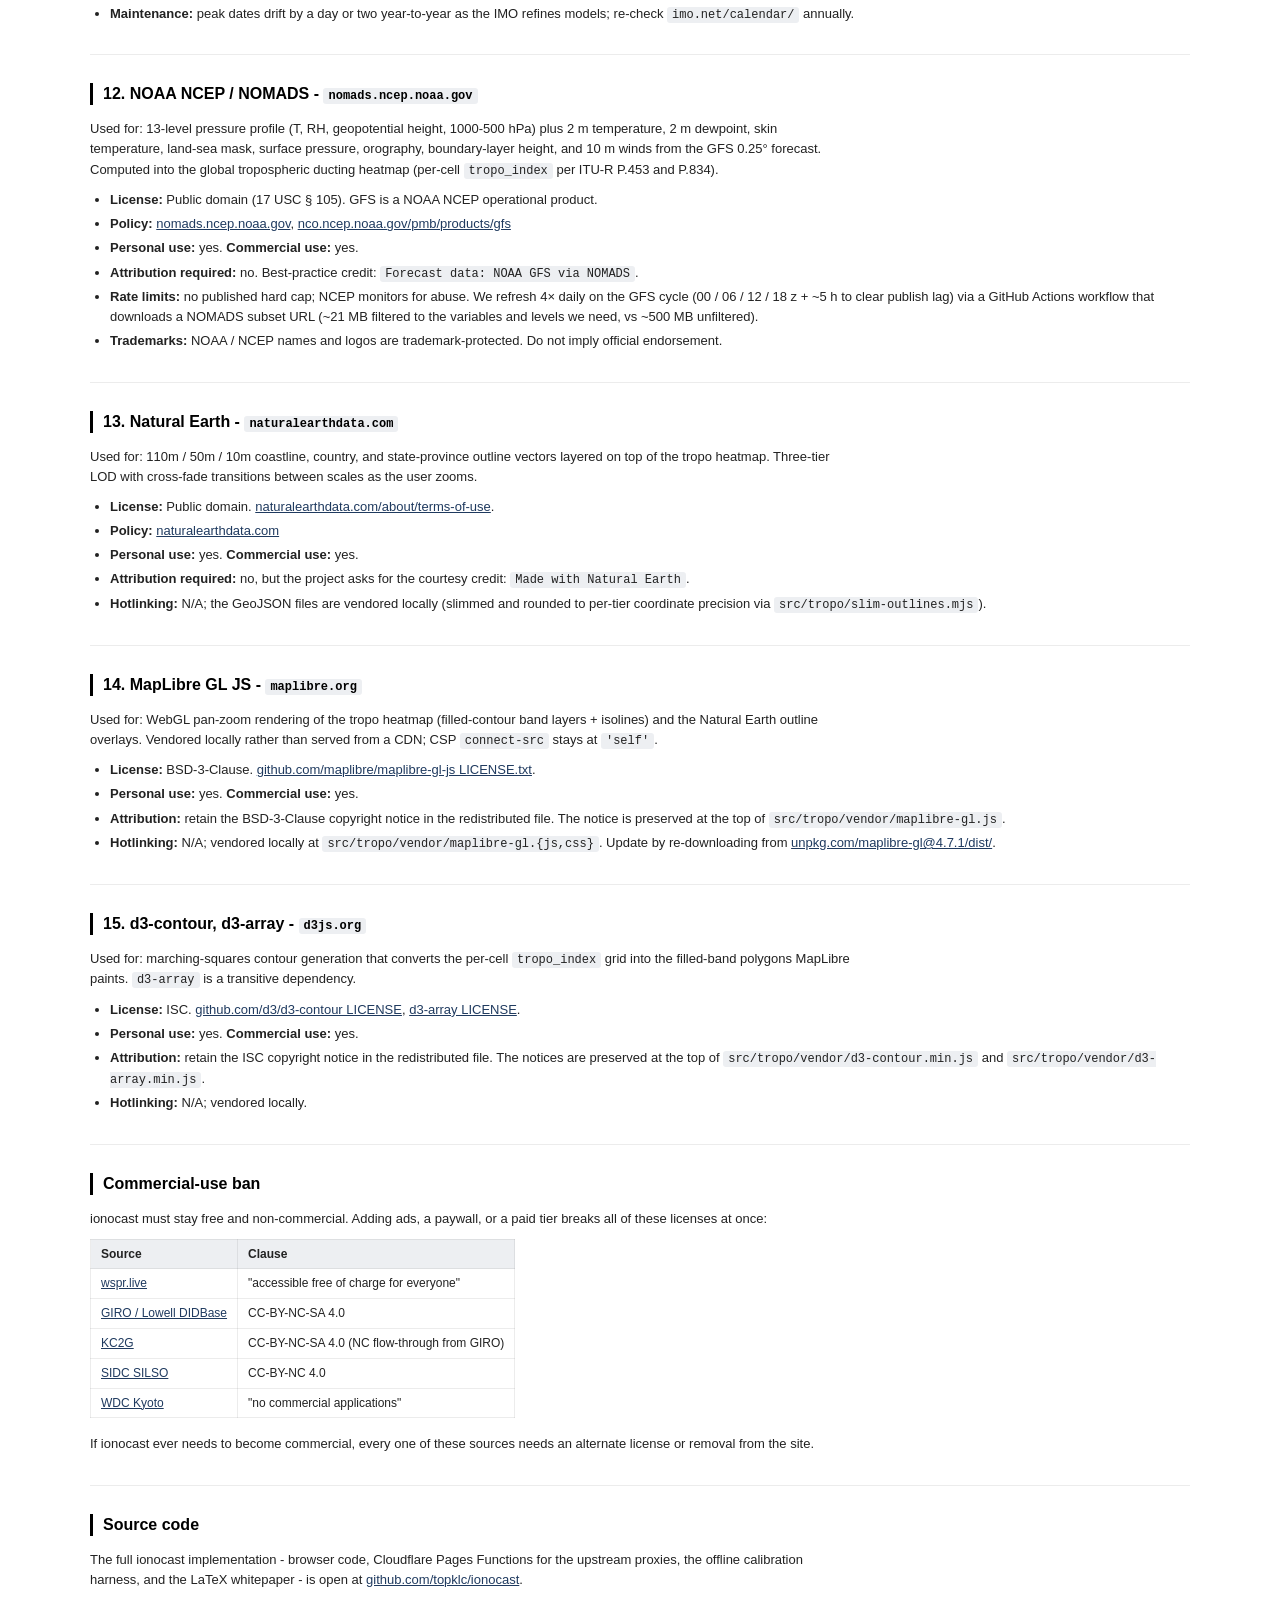
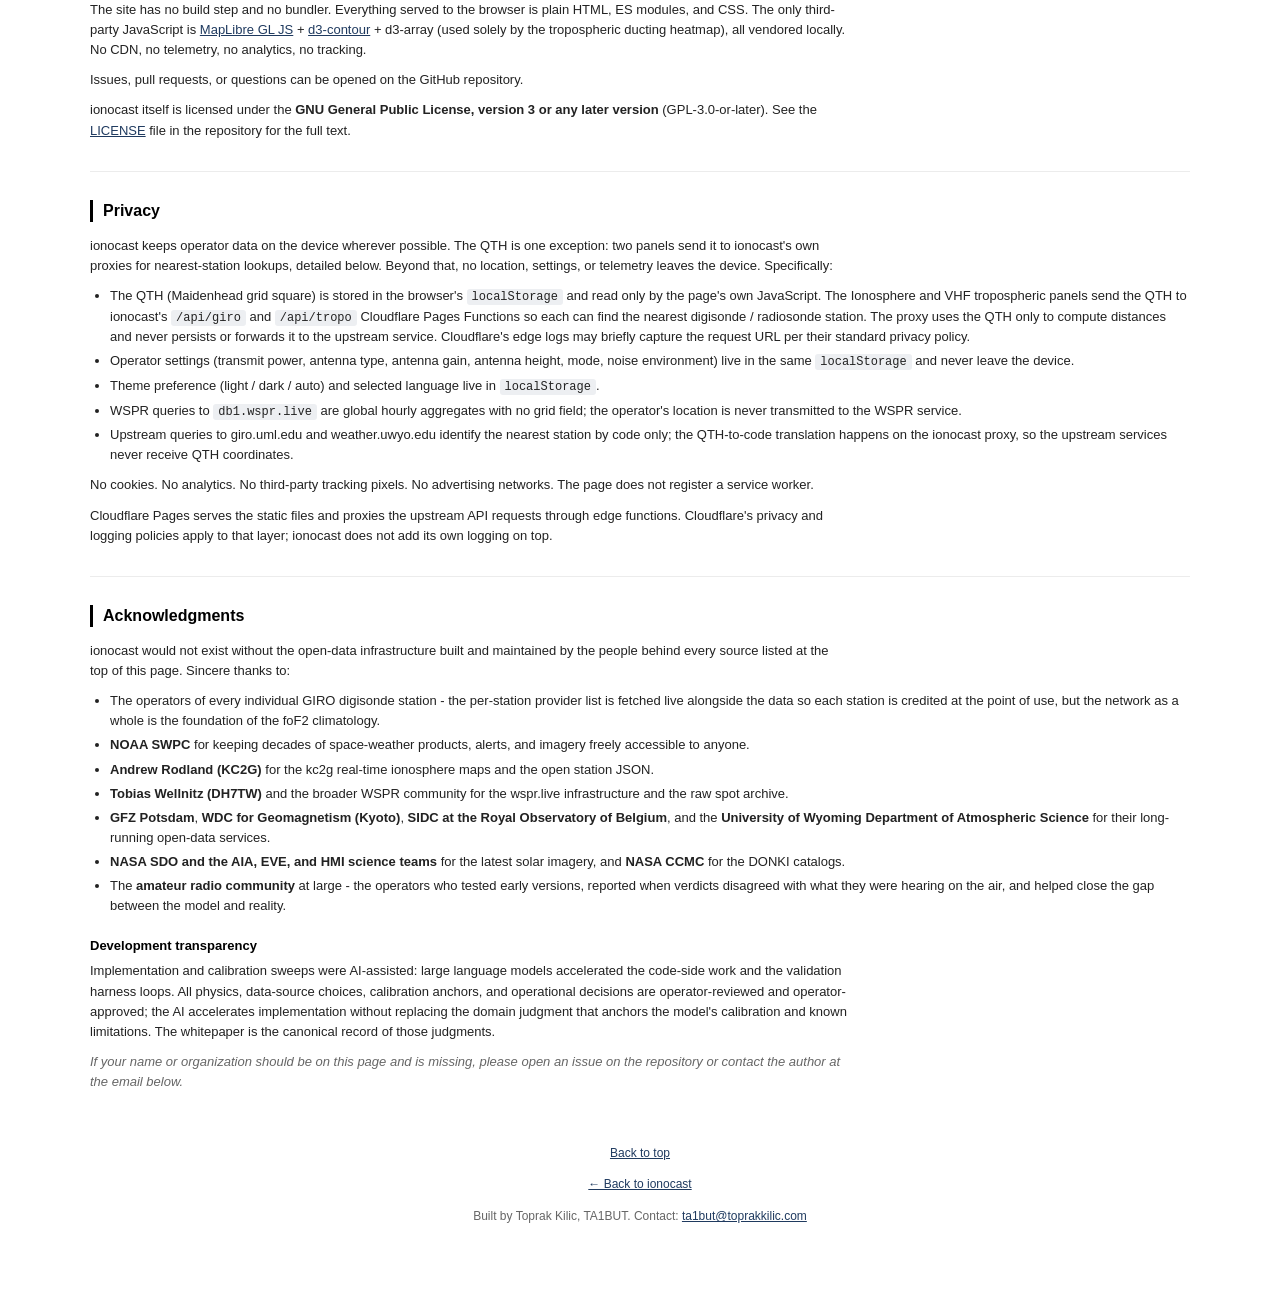
==== commit c231e7f3: "1.0.0" ====
--- a/licenses.html
+++ b/licenses.html
@@ -64,7 +64,7 @@
 <section>
   <h2 data-i18n="Data source licenses and attribution">Data source licenses and attribution</h2>
   <p data-i18n="Every data source, image, and embedded widget used by ionocast, with its license, required attribution string, and any constraints that affect how the site can be operated.">Every data source, image, and embedded widget used by ionocast, with its license, required attribution string, and any constraints that affect how the site can be operated.</p>
-  <p data-i18n-html="&lt;strong&gt;Operational status of ionocast:&lt;/strong&gt; free, personal / hobby amateur-radio dashboard. No ads. No paywalls. No paid tiers. No commercial use. The footer carries a Ko-fi link for voluntary donations toward hosting costs: nothing is gated behind a donation, no rewards are offered, and every panel remains free for every visitor regardless of whether they donate. Five of the sources below forbid commercial use; any future ads, paywall, or paid tier would break all five simultaneously. See &lt;a href=&quot;#commercial-ban&quot;&gt;Commercial-use ban&lt;/a&gt; at the bottom."><strong>Operational status of ionocast:</strong> free, personal / hobby amateur-radio dashboard. No ads. No paywalls. No paid tiers. No commercial use. The footer carries a Ko-fi link for voluntary donations toward hosting costs: nothing is gated behind a donation, no rewards are offered, and every panel remains free for every visitor regardless of whether they donate. Five of the sources below forbid commercial use; any future ads, paywall, or paid tier would break all five simultaneously. See <a href="#commercial-ban">Commercial-use ban</a> at the bottom.</p>
+  <p data-i18n-html="&lt;strong&gt;Operational status of ionocast:&lt;/strong&gt; free, personal / hobby amateur-radio dashboard. No ads. No paywalls. No paid tiers. No commercial use. Five of the sources below forbid commercial use; any future ads, paywall, or paid tier would break all five simultaneously. See &lt;a href=&quot;#commercial-ban&quot;&gt;Commercial-use ban&lt;/a&gt; at the bottom."><strong>Operational status of ionocast:</strong> free, personal / hobby amateur-radio dashboard. No ads. No paywalls. No paid tiers. No commercial use. Five of the sources below forbid commercial use; any future ads, paywall, or paid tier would break all five simultaneously. See <a href="#commercial-ban">Commercial-use ban</a> at the bottom.</p>
   <p class="licenses-meta" data-i18n="Last audited: 2026-04-26.">Last audited: 2026-04-26.</p>
 </section>
 
@@ -279,15 +279,6 @@
   </table>
   <p data-i18n="If ionocast ever needs to become commercial, every one of these sources needs an alternate license or removal from the site.">If ionocast ever needs to become commercial, every one of these sources needs an alternate license or removal from the site.</p>
 
-  <h3 data-i18n="Voluntary donations">Voluntary donations</h3>
-  <p data-i18n-html="The Ko-fi link in the footer is treated as <strong>non-commercial</strong> under each of the licenses above:">The Ko-fi link in the footer is treated as <strong>non-commercial</strong> under each of the licenses above:</p>
-  <ul>
-    <li data-i18n="Donations are unsolicited beyond the link itself; no rewards, no perks, no tiers.">Donations are unsolicited beyond the link itself; no rewards, no perks, no tiers.</li>
-    <li data-i18n="No content is gated; every panel is free to every visitor whether or not they donate.">No content is gated; every panel is free to every visitor whether or not they donate.</li>
-    <li data-i18n="Ko-fi proceeds offset hosting and domain costs; ionocast is not a business and has no revenue model.">Ko-fi proceeds offset hosting and domain costs; ionocast is not a business and has no revenue model.</li>
-  </ul>
-  <p data-i18n-html='This follows the standard Creative Commons reading of the NC clause: the test is "primarily intended for or directed toward commercial advantage or monetary compensation," and a tip jar with no consideration in return does not meet it. See the CC <a href="https://creativecommons.org/faq/#does-noncommercial-mean-non-profit" target="_blank" rel="noopener">NC FAQ</a> for the canonical interpretation.'>This follows the standard Creative Commons reading of the NC clause: the test is "primarily intended for or directed toward commercial advantage or monetary compensation," and a tip jar with no consideration in return does not meet it. See the CC <a href="https://creativecommons.org/faq/#does-noncommercial-mean-non-profit" target="_blank" rel="noopener">NC FAQ</a> for the canonical interpretation.</p>
-  <p data-i18n-html='If any individual upstream operator reads "non-commercial" or "personal hobby use" more strictly than this and objects to the donate link, the response is to <strong>drop the affected panel</strong>, not the donate link. The audit trail of which upstream operators have been contacted and what they replied is kept in <code>docs/UPSTREAM-CONTACTS.md</code> in the project repository.'>If any individual upstream operator reads "non-commercial" or "personal hobby use" more strictly than this and objects to the donate link, the response is to <strong>drop the affected panel</strong>, not the donate link. The audit trail of which upstream operators have been contacted and what they replied is kept in <code>docs/UPSTREAM-CONTACTS.md</code> in the project repository.</p>
 </section>
 
 <section id="source-code">
@@ -334,7 +325,6 @@
 <footer>
   <a href="#top" data-i18n="Back to top">Back to top</a>
   <p><small><a href="/" data-i18n="← Back to ionocast">&larr; Back to ionocast</a></small></p>
-  <a href="https://ko-fi.com/K3K71YK6YE" target="_blank" rel="noopener"><img class="kofi-button" height="36" src="https://storage.ko-fi.com/cdn/kofi3.png?v=6" alt="Buy Me a Coffee at ko-fi.com" /></a>
   <p><small data-i18n-html='Built by Toprak Kilic, TA1BUT. Contact: <a href="mailto:ta1but@toprakkilic.com">ta1but@toprakkilic.com</a>'>Built by Toprak Kilic, TA1BUT. Contact: <a href="mailto:ta1but@toprakkilic.com">ta1but@toprakkilic.com</a></small></p>
 </footer>
 
--- a/style.css
+++ b/style.css
@@ -24,7 +24,6 @@
 h1{font-size:22px;margin:0 0 2px;letter-spacing:-.01em;display:flex;align-items:center;gap:8px}
 h1 .logo{height:52px;width:auto;flex:none;display:block;transition:height .18s ease}
 h1 a{text-decoration:none;color:inherit;display:flex;align-items:center;gap:8px}
-.kofi-button{height:36px;border:0}
 html.dark h1 .logo{filter:invert(1)}
 @media(prefers-color-scheme:dark){html:not(.light) h1 .logo{filter:invert(1)}}
 .controls{display:flex;gap:6px}
@@ -98,9 +97,10 @@
 .dscovr-unit{font-size:10px;color:var(--muted)}
 .dscovr-spark{width:100%;max-width:520px;height:50px;display:block;margin:6px 0 2px}
 .kp-panel{margin:0}
-.kp-chart{display:flex;align-items:flex-end;gap:2px;height:48px;margin:8px 0}
+.kp-chart{display:flex;align-items:flex-end;gap:2px;height:70px;margin:8px 0}
 .kp-col{display:flex;flex-direction:column;align-items:center;flex:1;height:100%;justify-content:flex-end}
 .kp-bar{width:100%;min-height:2px;border-radius:2px 2px 0 0}
+.kp-val{font-size:9px;line-height:1;color:var(--muted);margin-bottom:2px;font-variant-numeric:tabular-nums}
 .kp-date{font-size:10px;color:var(--muted);margin-top:2px}
 
 /* links & reference */
@@ -115,15 +115,11 @@
 
 /* footer. Same vertical rhythm on every page that imports style.css:
    each direct child of <footer> is a block with 14 px above and below,
-   and the first/last children flush against the footer's own padding.
-   `footer img {display:block;margin:0 auto}` strips the inline line-box
-   from the kofi image so a footer with an image (main page) and a
-   footer with only text (licenses page) render with identical gaps. */
+   and the first/last children flush against the footer's own padding. */
 footer{padding:24px 0;text-align:center}
 footer > *{display:block;margin:14px 0}
 footer > *:first-child{margin-top:0}
 footer > *:last-child{margin-bottom:0}
-footer img{display:block;margin:0 auto}
 footer a{font-size:12px}
 .credits-lead{max-width:720px;margin:4px 0 14px;color:var(--muted);font-size:13px;line-height:1.5}
 
@@ -142,6 +138,11 @@
 .panel-caption{margin:4px 0 14px;line-height:1.4}
 .simple-footer{max-width:640px}
 .iono-note{font-size:10px;margin-top:6px;margin-bottom:0;line-height:1.4}
+.path-table-toggle{
+  background:none;border:0;padding:6px 0;margin:6px 0 0;
+  font:12px var(--font-system);color:var(--muted);cursor:pointer;
+}
+.path-table-toggle:hover{color:var(--ink)}
 .empty-list,.pending-note{margin:4px 0 8px}
 a:focus-visible,
 button:focus-visible,
@@ -263,6 +264,7 @@
 .q-bad{color:var(--sev-bad)}
 .q-muted{color:var(--muted)}
 
+
 /* Alert lines. Severity is carried by a pill-shaped .alert-label chip
    on the left. No left border; that primitive is reserved for h2 so
    the two visual grammars don't collide. */
@@ -388,40 +390,64 @@
   border:1px solid #533;background:#2a1414;padding:8px 10px;border-radius:4px
 }
 .tropo-status[hidden]{display:none}
-.tropo-legend{margin-top:10px}
+.tropo-legend{margin-top:10px;width:360px}
 .tropo-strip{
-  height:14px;width:360px;border:1px solid var(--border);margin:6px 0 2px;
-  background:linear-gradient(to right,
-    rgb(30,40,110)   0%,    rgb(30,40,110)   6.66%,
-    rgb(35,70,150)   6.66%, rgb(35,70,150)  13.33%,
-    rgb(35,105,185) 13.33%, rgb(35,105,185) 20.00%,
-    rgb(35,140,215) 20.00%, rgb(35,140,215) 26.66%,
-    rgb(35,175,220) 26.66%, rgb(35,175,220) 33.33%,
-    rgb(35,205,205) 33.33%, rgb(35,205,205) 40.00%,
-    rgb(50,220,165) 40.00%, rgb(50,220,165) 46.66%,
-    rgb(90,225,125) 46.66%, rgb(90,225,125) 53.33%,
-    rgb(150,225,90) 53.33%, rgb(150,225,90) 60.00%,
-    rgb(210,220,60) 60.00%, rgb(210,220,60) 66.66%,
-    rgb(245,215,45) 66.66%, rgb(245,215,45) 73.33%,
-    rgb(250,175,30) 73.33%, rgb(250,175,30) 80.00%,
-    rgb(250,120,30) 80.00%, rgb(250,120,30) 86.66%,
-    rgb(240,60,30)  86.66%, rgb(240,60,30)  93.33%,
-    rgb(200,30,30)  93.33%, rgb(200,30,30)  100%
-  );
-}
+  height:14px;width:100%;border:1px solid var(--border);margin:6px 0 2px;
+  /* background is injected from JS using the live TROPO_BANDS palette */
+}
+/* Tick numbers and region labels are positioned absolutely so they land
+   under the matching point on the strip (e.g. "90" sits under the band
+   where the renderer's CUT_DUCTING break actually falls). */
 .tropo-scale{
-  width:360px;display:flex;justify-content:space-between;
-  font-size:10px;color:var(--muted);font-variant-numeric:tabular-nums;
-  margin-bottom:4px
-}
-
-/* MapLibre control restyle to match dark panel aesthetic. */
+  position:relative;height:14px;width:100%;
+  font-size:10px;color:var(--muted);font-variant-numeric:tabular-nums
+}
+.tropo-tick{
+  position:absolute;top:0;transform:translateX(-50%);white-space:nowrap
+}
+.tropo-tick:first-child{transform:none}
+.tropo-tick:last-child{transform:translateX(-100%)}
+.tropo-regions{
+  position:relative;height:14px;width:100%;
+  font-size:10px;color:var(--muted);font-style:italic;margin-top:2px
+}
+.tropo-region{
+  position:absolute;top:0;text-align:center;
+  white-space:nowrap;overflow:hidden;text-overflow:ellipsis
+}
+.tropo-legend-note{
+  font-size:10px;color:var(--muted);font-style:italic;
+  margin:6px 0 0;line-height:1.4
+}
+
+/* MapLibre control restyle, theme-aware. Default rule covers light
+   mode (white background, black icons via the icon-filter override on
+   the MapLibre SVG sprite). The dark-mode media query below flips the
+   background to match the dark page and lets the SVG icons render in
+   their default white.
+
+   The MapLibre vendored SVGs are black by default, so they're already
+   correct for light mode; we only need to invert them in dark mode. */
 .tropo-mount .maplibregl-ctrl-group{
-  background:rgba(20,20,20,0.85)!important;
+  background:var(--bg)!important;
   border:1px solid var(--border)!important
 }
 .tropo-mount .maplibregl-ctrl button{background-color:transparent!important}
-.tropo-mount .maplibregl-ctrl button:hover{background-color:rgba(255,255,255,0.08)!important}
+.tropo-mount .maplibregl-ctrl button:hover{background-color:rgba(128,128,128,0.12)!important}
+@media(prefers-color-scheme:dark){
+  html:not(.light) .tropo-mount .maplibregl-ctrl-group{
+    background:rgba(20,20,20,0.85)!important
+  }
+  html:not(.light) .tropo-mount .maplibregl-ctrl button .maplibregl-ctrl-icon{
+    filter:invert(1)
+  }
+}
+html.light .tropo-mount .maplibregl-ctrl-group{
+  background:rgba(255,255,255,0.95)!important
+}
+html.light .tropo-mount .maplibregl-ctrl button .maplibregl-ctrl-icon{
+  filter:none
+}
 
 @media(max-width:800px){
   .tropo-map{height:360px}
--- a/licenses.css
+++ b/licenses.css
@@ -2,8 +2,8 @@
    (--accent-muted, --border, --muted, --font-mono) defined in
    style.css. h2 inherits the canonical section-heading rule
    (16px ink, 3px ink left border). The h3 override below is
-   deliberate: license sub-sections ("Voluntary donations",
-   "Development transparency") read as prose sub-heads in --ink,
+   deliberate: license sub-sections (e.g. "Development
+   transparency") read as prose sub-heads in --ink,
    not as the uppercase muted data-panel labels canonical h3
    carries elsewhere. Body / list font-size 13px and caption
    font-size 12px also stay denser than the data-page defaults
